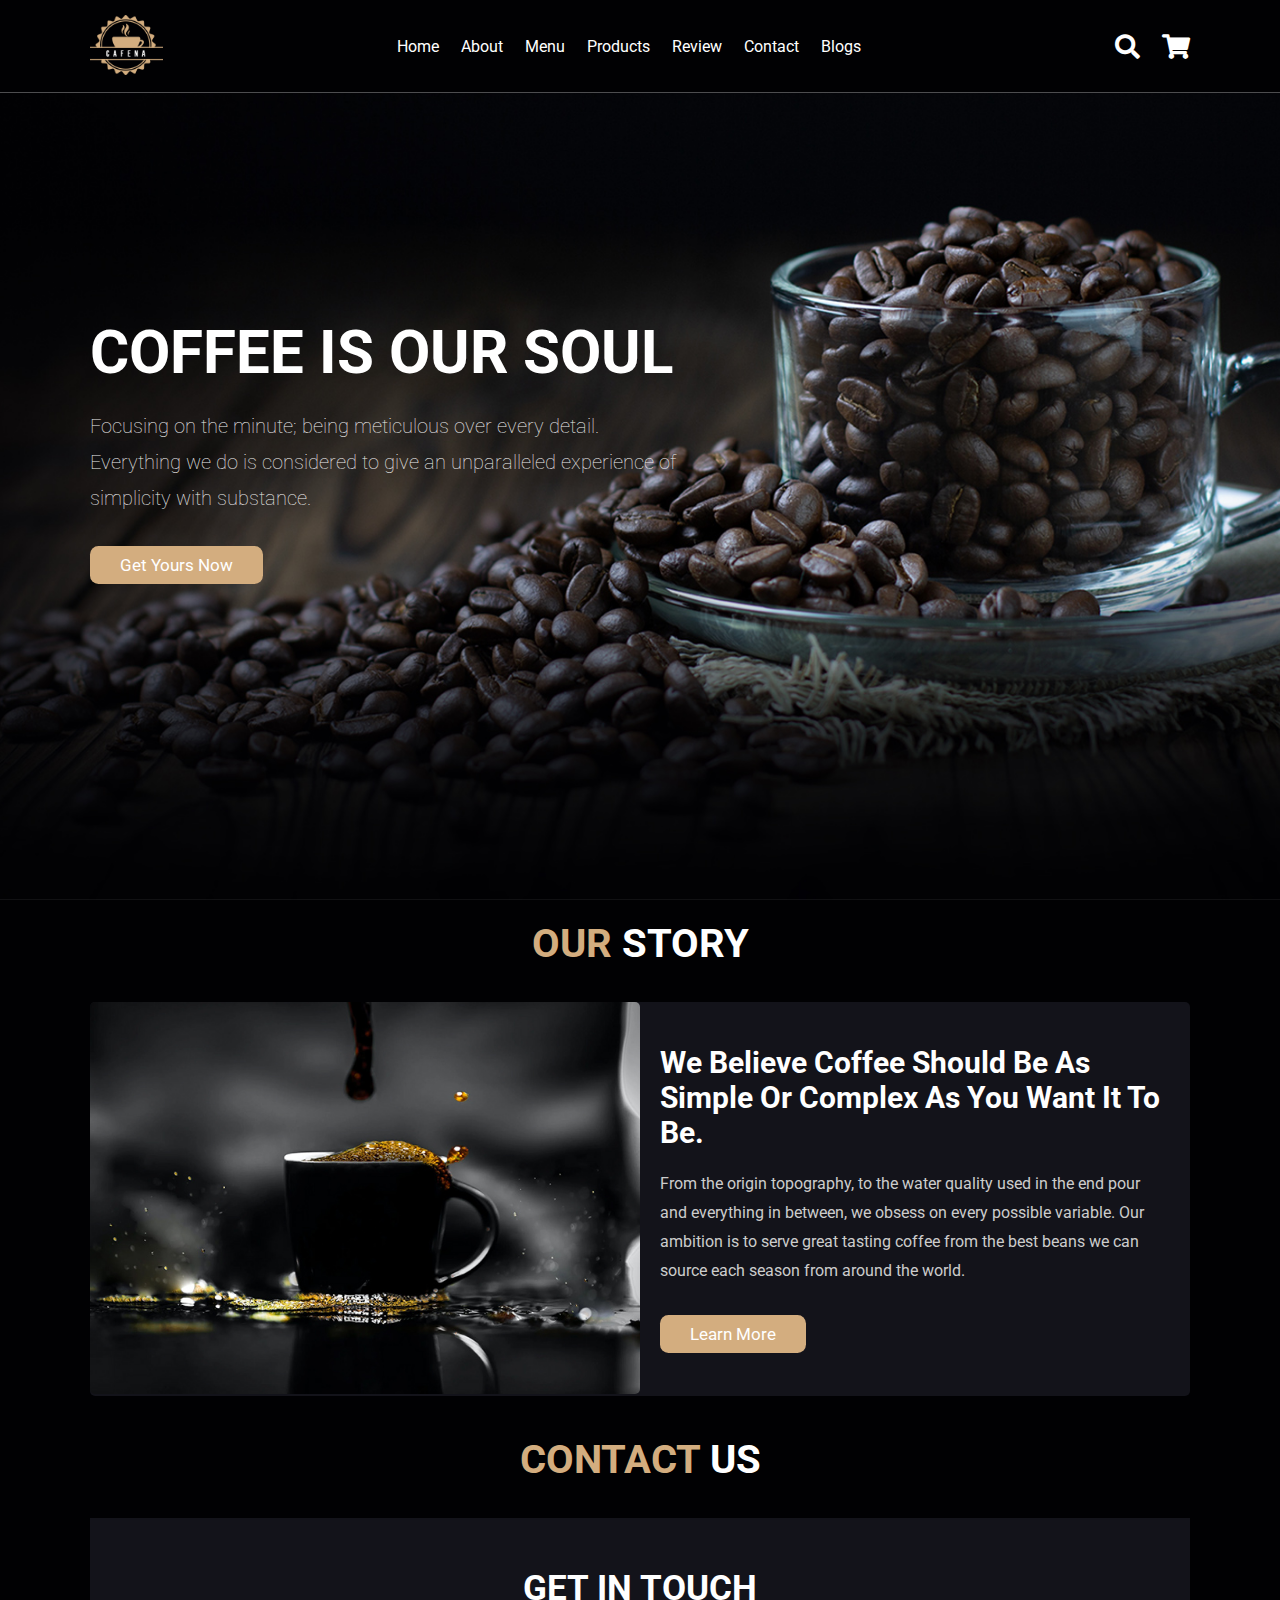
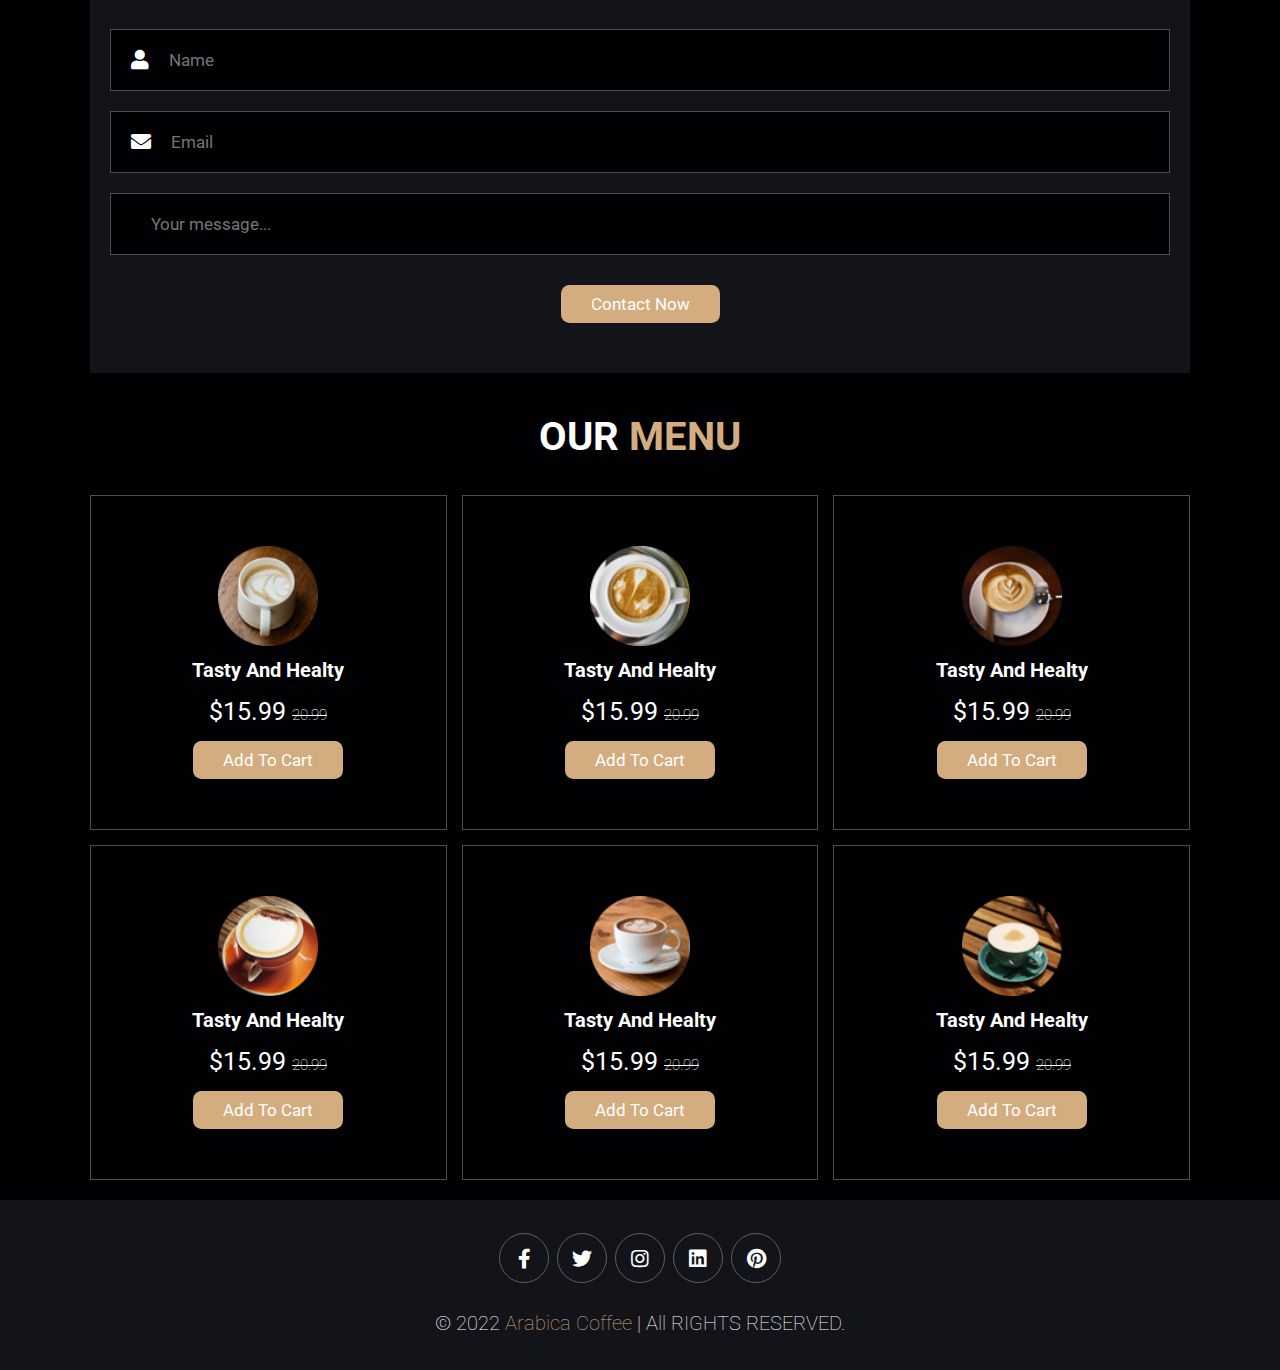
==== index.html @ 837a4d76 "Add menu with 6 drinks" ====
<!DOCTYPE html>
<html lang="en">
<head>
    <meta charset="UTF-8">
    <meta http-equiv="X-UA-Compatible" content="IE=edge">
    <meta name="viewport" content="width=device-width, initial-scale=1.0">
    <title>ArabicaCoffee</title>

    <!-- font awesome cdn link  -->
    <link rel="stylesheet" href="https://cdnjs.cloudflare.com/ajax/libs/font-awesome/5.15.4/css/all.min.css">

    <!-- custom css file link  -->
    <link rel="stylesheet" href="css/Style.css">

</head>
<body>
    
<!-- header section starts  -->

<header class="header">

    <a href="#" class="logo">
        <img src="images/logo.png" alt="">
    </a>

    <nav class="navbar">
        <a href="#home">home</a>
        <a href="#about">about</a>
        <a href="#menu">menu</a>
        <a href="#products">products</a>
        <a href="#review">review</a>
        <a href="#contact">contact</a>
        <a href="#blogs">blogs</a>
    </nav>

    <div class="icons">
        <div class="fas fa-search" id="search-btn"></div>
        <div class="fas fa-shopping-cart" id="cart-btn"></div>
        <div class="fas fa-bars" id="menu-btn"></div>
    </div>

    <div class="search-form">
        <input type="search" id="search-box" placeholder="search here...">
        <label for="search-box" class="fas fa-search"></label>
    </div>
    <!-- todo cart/cat cart item -->
    <div class="cart-items-container">
        <div class="cart-item">
            <span class="fas fa-times"></span>
            <img src="images/cart-item-1.png" alt="">
            <div class="content">
                <h3>cart item 01</h3>
                <div class="price">$15.99/-</div>
            </div>
        </div>
        <div class="cart-item">
            <span class="fas fa-times"></span>
            <img src="images/cart-item-2.png" alt="">
            <div class="content">
                <h3>cart item 02</h3>
                <div class="price">$15.99/-</div>
            </div>
        </div>
        <div class="cart-item">
            <span class="fas fa-times"></span>
            <img src="images/cart-item-3.png" alt="">
            <div class="content">
                <h3>cart item 03</h3>
                <div class="price">$15.99/-</div>
            </div>
        </div>
        <div class="cart-item">
            <span class="fas fa-times"></span>
            <img src="images/cart-item-4.png" alt="">
            <div class="content">
                <h3>cart item 04</h3>
                <div class="price">$15.99/-</div>
            </div>
        </div>
        <a href="#" class="btn">checkout now</a>
    </div>

    </header>
    <!-- header section ends -->

    <!-- home section starts  -->

    <section class="home" id="home">

        <div class="content">
            <h3>Coffee is our soul</h3>
            <p>Focusing on the minute; being meticulous over every detail. Everything we do is considered to give an unparalleled experience of simplicity with substance.</p>
            <a href="#" class="btn">get yours now</a>
        </div>

    </section>

    <!-- home section ends -->

    <!-- about section starts  -->

    <section class="about" id="about">

        <h1 class="heading"> <span>our</span> story </h1>

        <div class="row">

            <div class="image">
                <img src="images/about-img.jpeg" alt="">
            </div>

            <div class="content">
                <h3>We believe coffee should be as simple or complex as you want it to be.</h3>
                <p>From the origin topography, to the water quality used in the end pour and everything in between, we obsess on every possible variable.
                     Our ambition is to serve great tasting coffee from the best beans we can source each season from around the world.</p>
                <a href="html/about.html" class="btn">learn more</a>
            </div>

        </div>

    </section>

    <!-- about section ends -->
    <!-- contact section starts  -->

    <section class="contact" id="contact">

        <h1 class="heading"> <span>contact</span> us </h1>

        <div class="row">
           <form action="">
                <h3>Get in touch</h3>
                <div class="inputBox">
                    <span class="fas fa-user"></span>
                    <input type="text" placeholder="Name">
                </div>
                <div class="inputBox">
                    <span class="fas fa-envelope"></span>
                    <input type="email" placeholder="Email">
                </div>
                <div class="inputBox">
                    <span class="fas fa-message"></span>
                    <input type="text" placeholder="Your message...">
                </div>
                <input type="submit" value="contact now" class="btn">
            </form>

        </div>

    </section>

    <!-- contact section ends -->



<!-- menu section starts  -->

<section class="menu" id="menu">

    <h1 class="heading"> our <span>menu</span> </h1>

    <div class="box-container">

        <div class="box">
            <img src="images/menu-1.png" alt="">
            <h3>tasty and healty</h3>
            <div class="price">$15.99 <span>20.99</span></div>
            <a href="#" class="btn">add to cart</a>
        </div>

        <div class="box">
            <img src="images/menu-2.png" alt="">
            <h3>tasty and healty</h3>
            <div class="price">$15.99 <span>20.99</span></div>
            <a href="#" class="btn">add to cart</a>
        </div>

        <div class="box">
            <img src="images/menu-3.png" alt="">
            <h3>tasty and healty</h3>
            <div class="price">$15.99 <span>20.99</span></div>
            <a href="#" class="btn">add to cart</a>
        </div>

        <div class="box">
            <img src="images/menu-4.png" alt="">
            <h3>tasty and healty</h3>
            <div class="price">$15.99 <span>20.99</span></div>
            <a href="#" class="btn">add to cart</a>
        </div>

        <div class="box">
            <img src="images/menu-5.png" alt="">
            <h3>tasty and healty</h3>
            <div class="price">$15.99 <span>20.99</span></div>
            <a href="#" class="btn">add to cart</a>
        </div>

        <div class="box">
            <img src="images/menu-6.png" alt="">
            <h3>tasty and healty</h3>
            <div class="price">$15.99 <span>20.99</span></div>
            <a href="#" class="btn">add to cart</a>
        </div>

    </div>

</section>

<!-- menu section ends -->


<!-- footer section starts  -->

<section class="footer">

    <div class="share">
        <a href="#" class="fab fa-facebook-f"></a>
        <a href="#" class="fab fa-twitter"></a>
        <a href="#" class="fab fa-instagram"></a>
        <a href="#" class="fab fa-linkedin"></a>
        <a href="#" class="fab fa-pinterest"></a>
    </div>


    <div class="credit">© 2022 <span>Arabica Coffee</span> | All RIGHTS RESERVED.</div>

</section>

    <script src="js/script.js"></script>
    </body>
</html>
---- css/Style.css ----
@import url('https://fonts.googleapis.com/css2?family=Roboto:wght@100;300;400;500;700&display=swap');

:root{
    --main-color:#d3ad7f;
    --black:#13131a;
    --bg:#010103;
    --border:.1rem solid rgba(255,255,255,.3);
}

*{
    font-family: 'Roboto', sans-serif;
    margin:0; padding:0;
    box-sizing: border-box;
    outline: none; border:none;
    text-decoration: none;
    text-transform: capitalize;
    transition:  all 0.5s ease-out;
}

html{
    font-size: 62.5%;
    overflow-x: hidden;
    scroll-padding-top: 9rem;
    scroll-behavior: smooth;
}

html::-webkit-scrollbar{
    width: .8rem;
}

html::-webkit-scrollbar-track{
    background: transparent;
}

html::-webkit-scrollbar-thumb{
    background: #fff;
    border-radius: 5rem;
}

body{
    background: var(--bg);
}

section{
    padding:2rem 7%;
}

.heading{
    text-align: center;
    color:#fff;
    text-transform: uppercase;
    padding-bottom: 3.5rem;
    font-size: 4rem;
}

.heading span{
    color:var(--main-color);
    text-transform: uppercase;
}

.btn{
    margin-top: 1rem;
    display: inline-block;
    padding:.9rem 3rem;
    font-size: 1.7rem;
    color:#fff;
    background: var(--main-color);
    cursor: pointer;
    border-radius: .5em;
}

.btn:hover{
    letter-spacing: .1rem;
}

.header{
    background: var(--bg);
    display: flex;
    align-items: center;
    justify-content: space-between;
    padding:1.5rem 7%;
    border-bottom: var(--border);
    position: fixed;
    top:0; left: 0; right: 0;
    z-index: 1000;
}

.header .logo img{
    height: 6rem;
}

.header .navbar a{
    margin:0 1rem;
    font-size: 1.6rem;
    color:#fff;
}

.header .navbar a:hover{
    color:var(--main-color);
    border-bottom: .1rem solid var(--main-color);
    padding-bottom: .5rem;
}

.header .icons div{
    color:#fff;
    cursor: pointer;
    font-size: 2.5rem;
    margin-left: 2rem;
}

.header .icons div:hover{
    color:var(--main-color);
}

#menu-btn{
    display: none;
}

.header .search-form{
    position: absolute;
    top:115%; right: 7%;
    background: #fff;
    width: 50rem;
    height: 5rem;
    display: flex;
    align-items: center;
    transform: scaleY(0);
    transform-origin: top;
}

.header .search-form.active{
    transform: scaleY(1);
}

.header .search-form input{
    height: 100%;
    width: 100%;
    font-size: 1.6rem;
    color:var(--black);
    padding:1rem;
    text-transform: none;
}

.header .search-form label{
    cursor: pointer;
    font-size: 2.2rem;
    margin-right: 1.5rem;
    color:var(--black);
}

.header .search-form label:hover{
    color:var(--main-color);
}
.header .cart-items-container{
    position: absolute;
    top:100%; right: -100%;
    height: calc(100vh - 9.5rem);
    width: 35rem;
    background: #fff;
    padding:0 1.5rem;
}
.header .cart-items-container .cart-item{
    position: relative;
    margin:2rem 0;
    display: flex;
    align-items: center;
    gap:1.5rem;
}

.header .cart-items-container .cart-item .fa-times{
    position: absolute;
    top:1rem; right: 1rem;
    font-size: 2rem;
    cursor: pointer;
    color: var(--black);
}

.header .cart-items-container .cart-item .fa-times:hover{
    color:var(--main-color);
}

.header .cart-items-container .cart-item img{
    height: 7rem;
}

.header .cart-items-container .cart-item .content h3{
    font-size: 2rem;
    color:var(--black);
    padding-bottom: .5rem;
}

.header .cart-items-container .cart-item .content .price{
    font-size: 1.5rem;
    color:var(--main-color);
}

.header .cart-items-container .btn{
    width: 100%;
    text-align: center;
}

.header .cart-items-container.active{
    right: 0;
}

.home{
    min-height: 100vh;
    display: flex;
    align-items: center;
    background:url(../images/home-img.jpeg) no-repeat;
    background-size: cover;
    background-position: center;
}

.home .content{
    max-width: 59rem;
}

.home .content h3{
    font-size: 6rem;
    text-transform: uppercase;
    color:#fff;
}

.home .content p{
    font-size: 2rem;
    font-weight: lighter;
    line-height: 1.8;
    padding:2rem 0;
    color:#eee;
    text-transform:none;
}
.about .row{
    display: flex;
    align-items: center;
    background:var(--black);
    flex-wrap: wrap;
    border-radius: .5em;
}

.about .row .image{
    flex:1 1 45rem;
    
}

.about .row .image img{
    width: 100%;
    border-radius: .5em;
}
.about .row .content{
    flex:1 1 45rem;
    padding:2rem;
}

.about .row .content h3{
    font-size: 3rem;
    color:#fff;
}

.about .row .content p{
    font-size: 1.6rem;
    color:#ccc;
    padding:2rem 0;
    line-height: 1.8;
    text-transform:none;
}

.contact .row{
    display: flex;
    background:var(--black);
    flex-wrap: wrap;
    gap:1rem;
}

.contact .row .map{
    flex:1 1 45rem;
    width: 100%;
    object-fit: cover;
}

.contact .row form{
    flex:1 1 45rem;
    padding:5rem 2rem;
    text-align: center;
}

.contact .row form h3{
    text-transform: uppercase;
    font-size: 3.5rem;
    color:#fff;
}

.contact .row form .inputBox{
    display: flex;
    align-items: center;
    margin-top: 2rem;
    margin-bottom: 2rem;
    background:var(--bg);
    border:var(--border);
}

.contact .row form .inputBox span{
    color:#fff;
    font-size: 2rem;
    padding-left: 2rem;
}

.contact .row form .inputBox input{
    width: 100%;
    padding:2rem;
    font-size: 1.7rem;
    color:#fff;
    text-transform: none;
    background:none;
}


.menu .box-container{
    display: grid;
    grid-template-columns: repeat(auto-fit, minmax(30rem, 1fr));
    gap:1.5rem;
}

.menu .box-container .box{
    padding:5rem;
    text-align: center;
    border:var(--border);
}

.menu .box-container .box img{
    height: 10rem;
}

.menu .box-container .box h3{
    color: #fff;
    font-size: 2rem;
    padding:1rem 0;
}

.menu .box-container .box .price{
    color: #fff;
    font-size: 2.5rem;
    padding:.5rem 0;
}

.menu .box-container .box .price span{
    font-size: 1.5rem;
    text-decoration: line-through;
    font-weight: lighter;
}

.menu .box-container .box:hover{
    background:#fff;
}

.menu .box-container .box:hover > *{
    color:var(--black);
}




.footer{
    background:var(--black);
    text-align: center;
}

.footer .share{
    padding:1rem 0;
}

.footer .share a{
    height: 5rem;
    width: 5rem;
    line-height: 5rem;
    font-size: 2rem;
    color:#fff;
    border:var(--border);
    margin:.3rem;
    border-radius: 50%;
}

.footer .share a:hover{
    background-color: var(--main-color);
}



.footer .credit{
    font-size: 2rem;
    color:#fff;
    font-weight: lighter;
    padding:1.5rem;
}

.footer .credit span{
    color:var(--main-color);
}








/* media queries  */
@media (max-width:991px){

    html{
        font-size: 55%;
    }

    .header{
        padding:1.5rem 2rem;
    }

    section{
        padding:2rem;
    }

}

@media (max-width:768px){

    #menu-btn{
        display: inline-block;
    }

    .header .navbar{
        position: absolute;
        top:100%; right: -100%;
        background: #fff;
        width: 30rem;
        height: calc(100vh - 9.5rem);
    }

    .header .navbar.active{
        right:0;
    }

    .header .navbar a{
        color:var(--black);
        display: block;
        margin:1.5rem;
        padding:.5rem;
        font-size: 2rem;
    }

    .header .search-form{
        width: 90%;
        right: 2rem;
    }

    .home{
        background-position: left;
        justify-content: center;
        text-align: center;
    }

    .home .content h3{
        font-size: 4.5rem;
    }

    .home .content p{
        font-size: 1.5rem;
    }

}

@media (max-width:450px){

    html{
        font-size: 50%;
    }

}
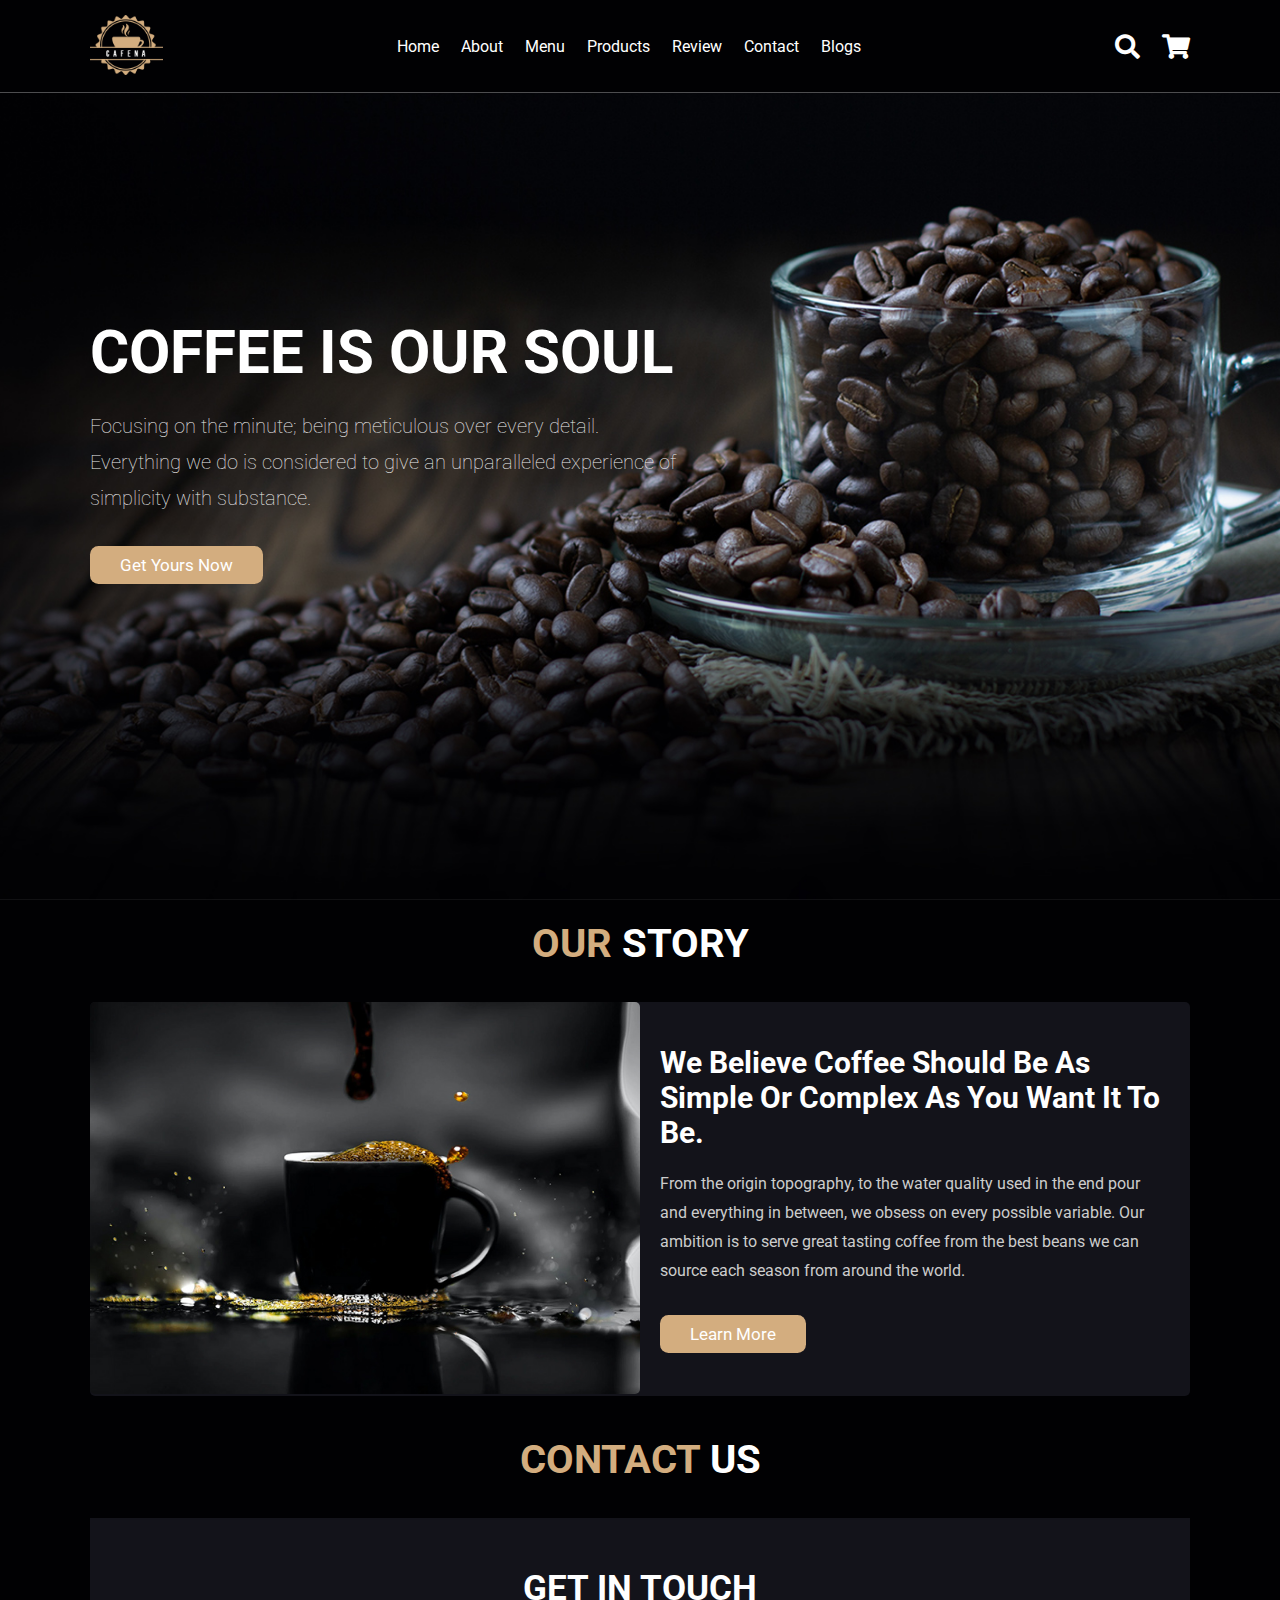
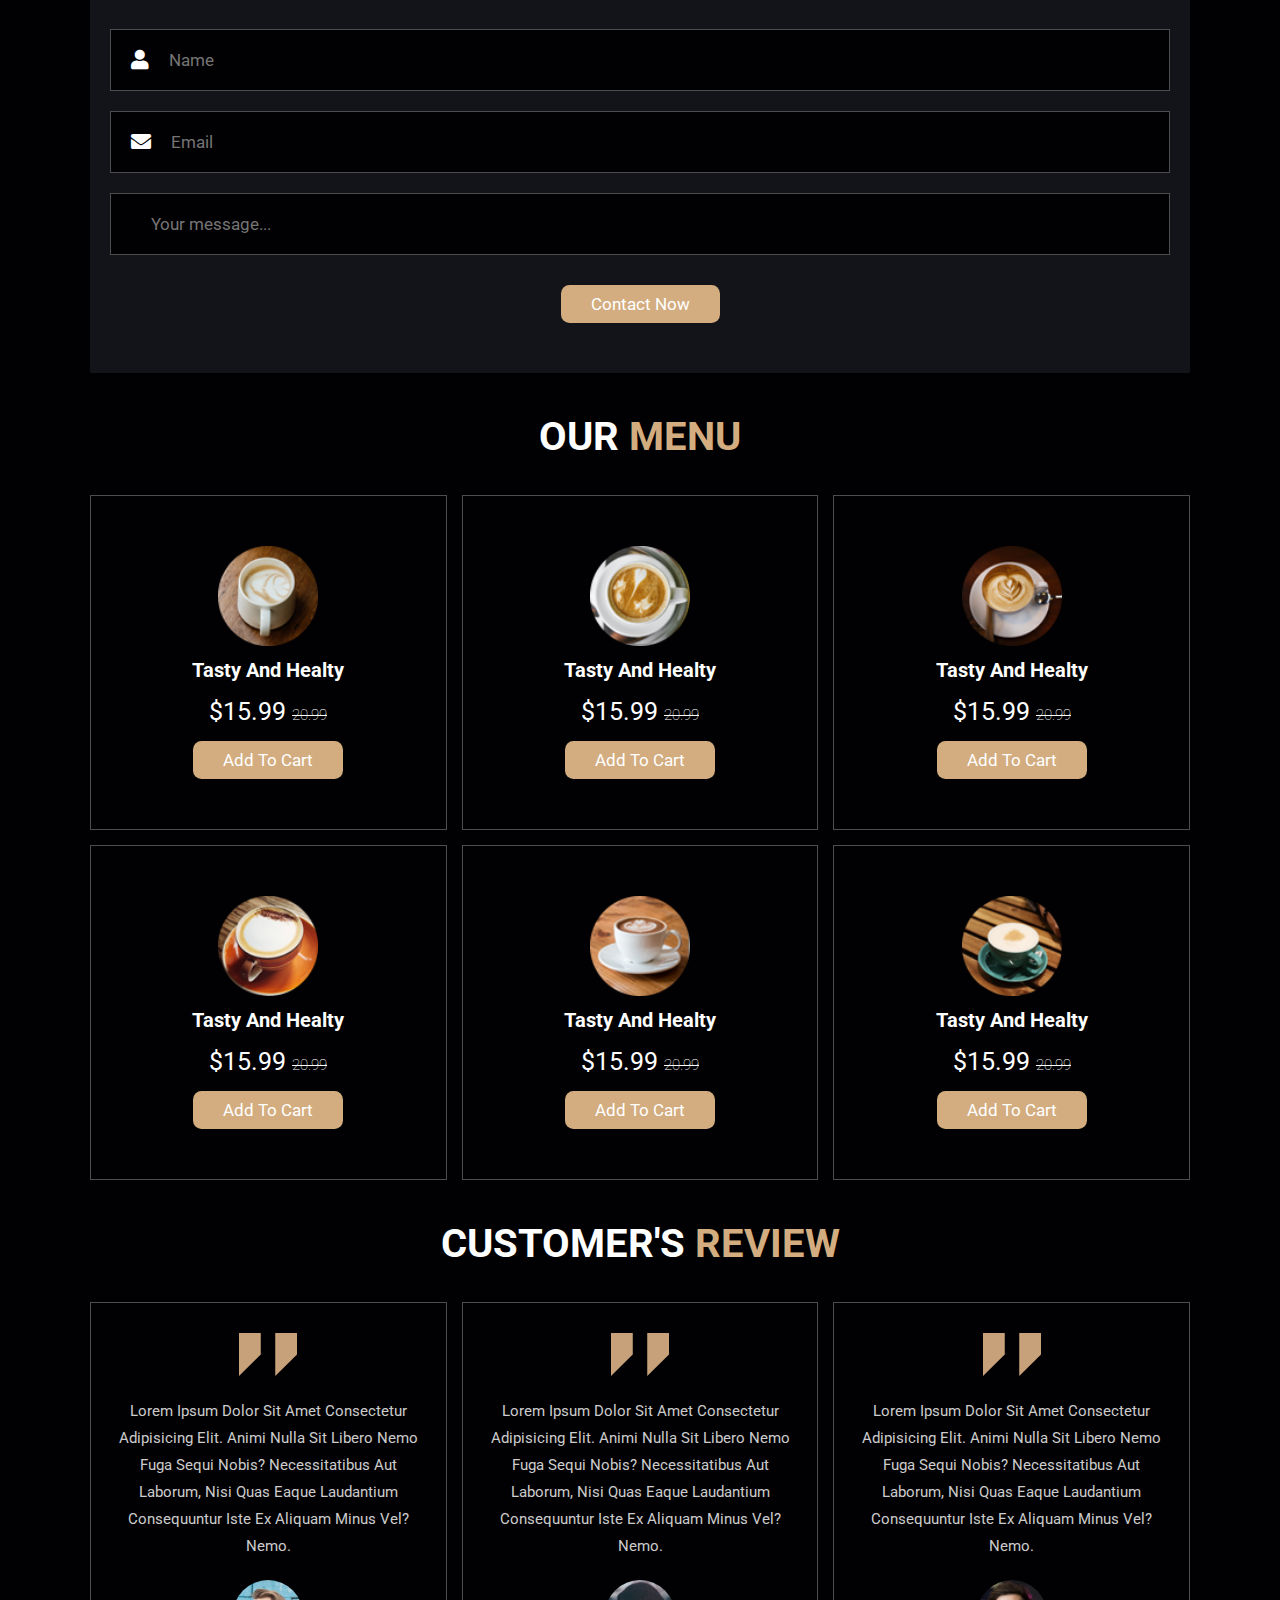
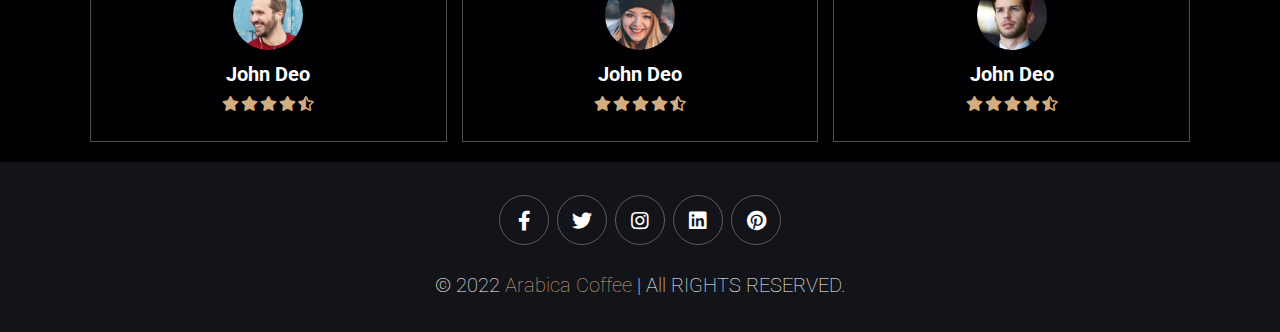
==== commit 229f758b: "Add customer review section" ====
--- a/index.html
+++ b/index.html
@@ -210,6 +210,67 @@
 <!-- menu section ends -->
 
 
+<!-- review section starts  -->
+
+<section class="review" id="review">
+
+    <h1 class="heading"> customer's <span>review</span> </h1>
+
+    <div class="box-container">
+
+        <div class="box">
+            <img src="images/quote-img.png" alt="" class="quote">
+            <p>Lorem ipsum dolor sit amet consectetur adipisicing elit. Animi nulla sit libero nemo fuga sequi nobis? Necessitatibus aut laborum, nisi quas eaque laudantium consequuntur iste ex aliquam minus vel? Nemo.</p>
+            <img src="images/pic-1.png" class="user" alt="">
+            <h3>john deo</h3>
+            <div class="stars">
+                <i class="fas fa-star"></i>
+                <i class="fas fa-star"></i>
+                <i class="fas fa-star"></i>
+                <i class="fas fa-star"></i>
+                <i class="fas fa-star-half-alt"></i>
+            </div>
+        </div>
+
+        <div class="box">
+            <img src="images/quote-img.png" alt="" class="quote">
+            <p>Lorem ipsum dolor sit amet consectetur adipisicing elit. Animi nulla sit libero nemo fuga sequi nobis? Necessitatibus aut laborum, nisi quas eaque laudantium consequuntur iste ex aliquam minus vel? Nemo.</p>
+            <img src="images/pic-2.png" class="user" alt="">
+            <h3>john deo</h3>
+            <div class="stars">
+                <i class="fas fa-star"></i>
+                <i class="fas fa-star"></i>
+                <i class="fas fa-star"></i>
+                <i class="fas fa-star"></i>
+                <i class="fas fa-star-half-alt"></i>
+            </div>
+        </div>
+
+        <div class="box">
+            <img src="images/quote-img.png" alt="" class="quote">
+            <p>Lorem ipsum dolor sit amet consectetur adipisicing elit.
+                Animi nulla sit libero nemo fuga sequi nobis? Necessitatibus aut
+                laborum, nisi quas eaque laudantium consequuntur iste ex aliquam minus vel? Nemo.</p>
+            <img src="images/pic-3.png" class="user" alt="">
+            <h3>john deo</h3>
+            <div class="stars">
+                <i class="fas fa-star"></i>
+                <i class="fas fa-star"></i>
+                <i class="fas fa-star"></i>
+                <i class="fas fa-star"></i>
+                <i class="fas fa-star-half-alt"></i>
+            </div>
+        </div>
+
+    </div>
+
+</section>
+
+<!-- review section ends -->
+
+
+
+
 <!-- footer section starts  -->
 
 <section class="footer">
--- a/css/Style.css
+++ b/css/Style.css
@@ -359,6 +359,45 @@
 
 
 
+.review .box-container{
+    display: grid;
+    grid-template-columns: repeat(auto-fit, minmax(30rem, 1fr));
+    gap:1.5rem;
+}
+
+.review .box-container .box{
+    border:var(--border);
+    text-align: center;
+    padding:3rem 2rem;
+}
+
+.review .box-container .box p{
+    font-size: 1.5rem;
+    line-height: 1.8;
+    color:#ccc;
+    padding:2rem 0;
+}
+
+.review .box-container .box .user{
+    height: 7rem;
+    width: 7rem;
+    border-radius: 50%;
+    object-fit: cover;
+}
+
+.review .box-container .box h3{
+    padding:1rem 0;
+    font-size: 2rem;
+    color:#fff;
+}
+
+.review .box-container .box .stars i{
+    font-size: 1.5rem;
+    color:var(--main-color);
+}
+
+
+
 
 .footer{
     background:var(--black);
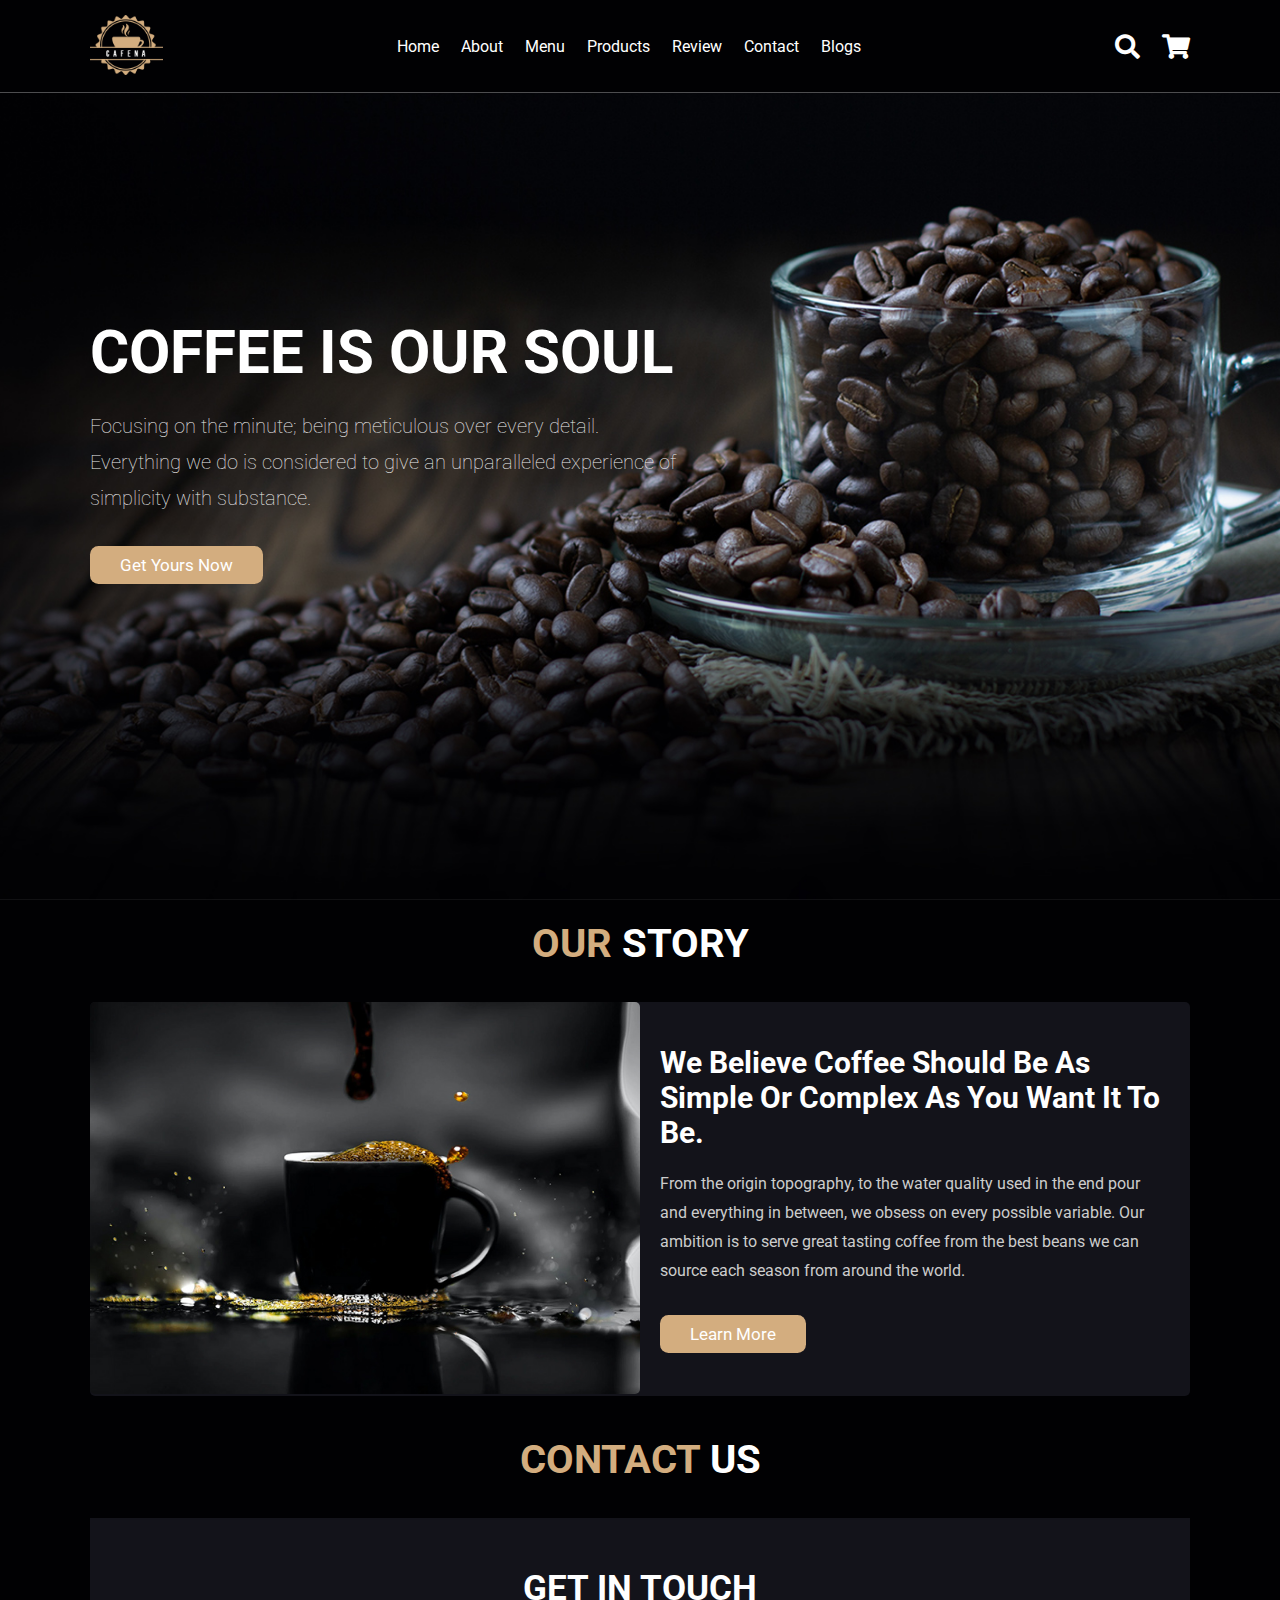
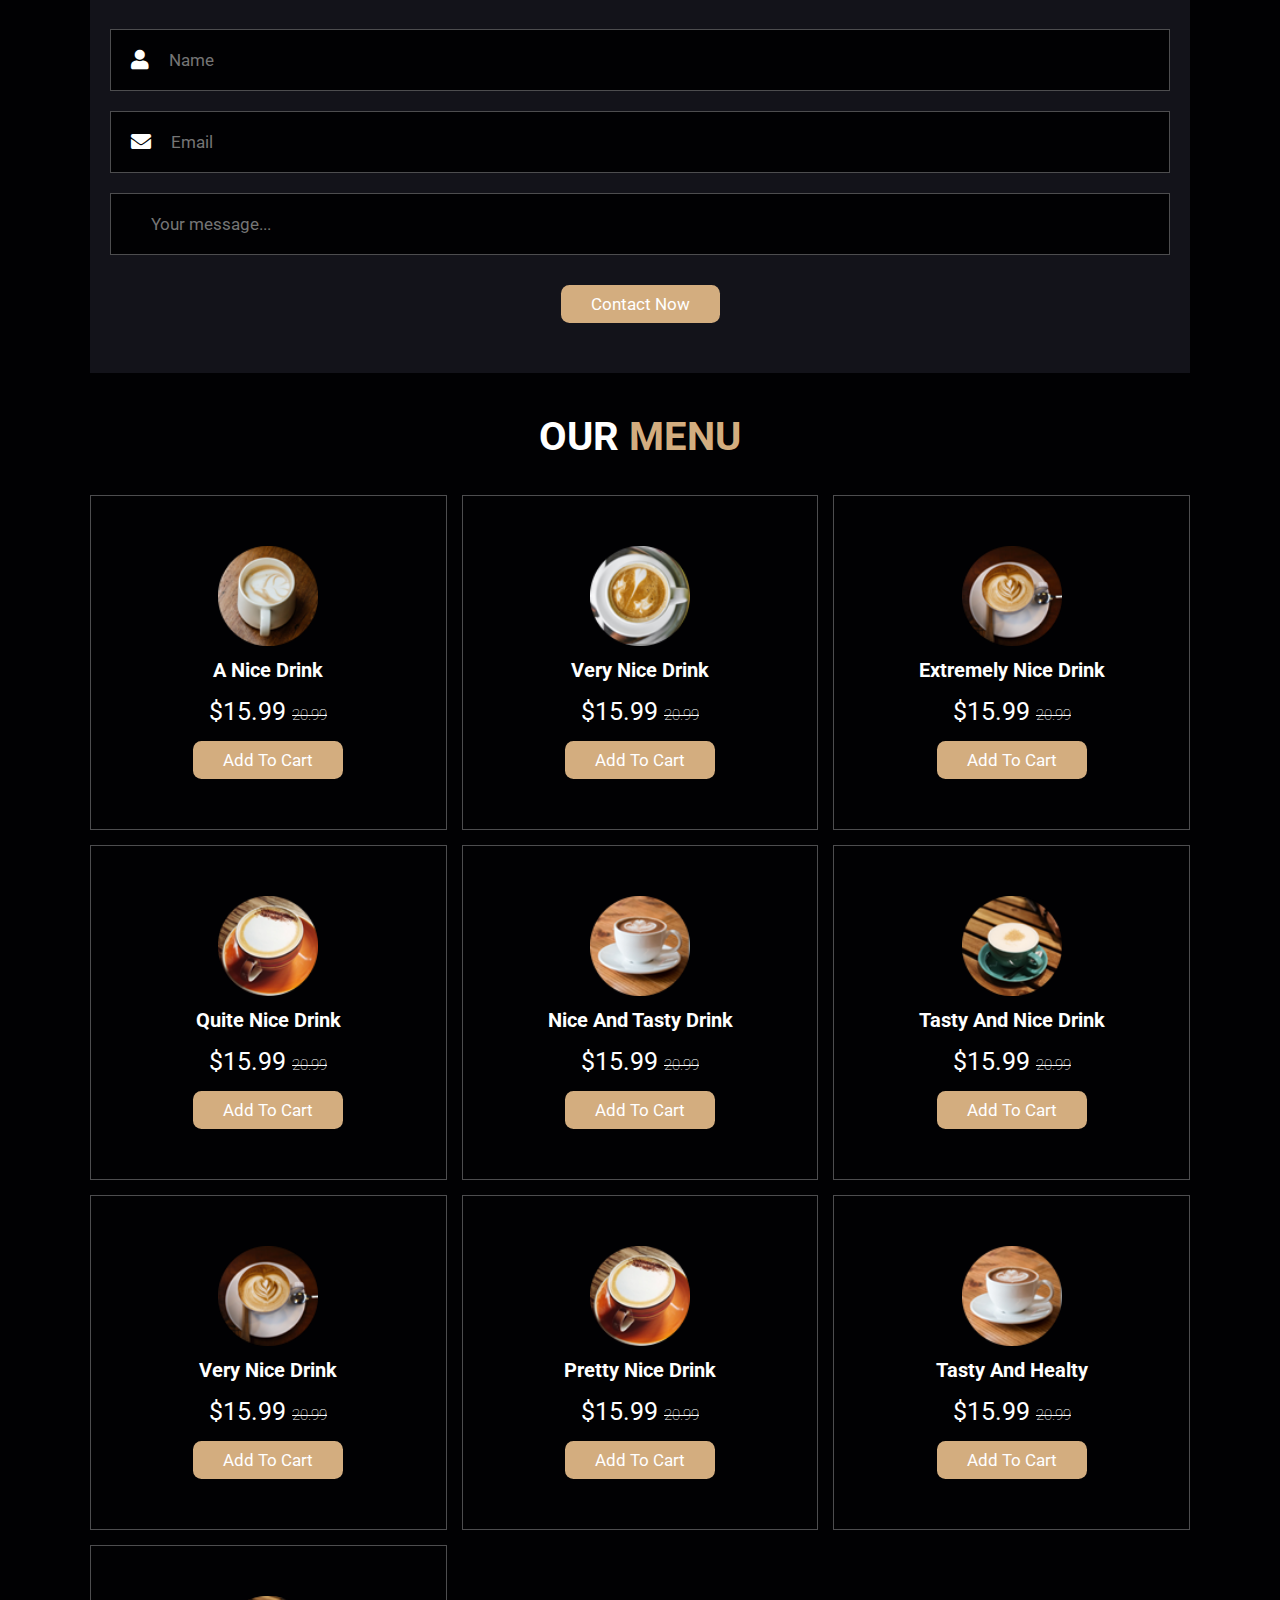
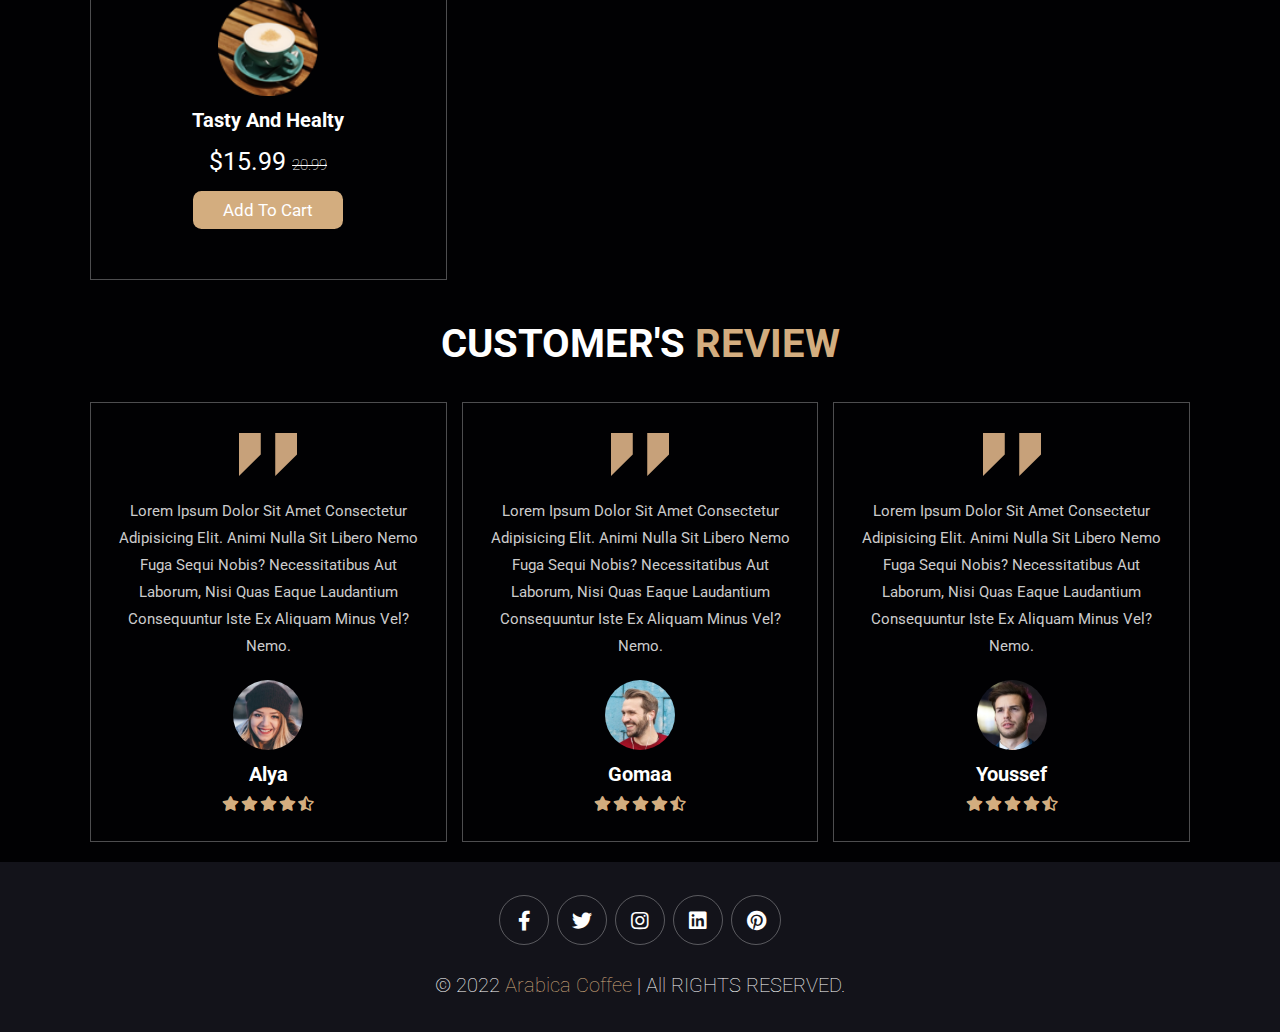
==== commit c8ce0c9c: "Change customer names and add more drinks" ====
--- a/index.html
+++ b/index.html
@@ -163,28 +163,55 @@
 
         <div class="box">
             <img src="images/menu-1.png" alt="">
-            <h3>tasty and healty</h3>
+            <h3>A Nice Drink</h3>
             <div class="price">$15.99 <span>20.99</span></div>
             <a href="#" class="btn">add to cart</a>
         </div>
 
         <div class="box">
             <img src="images/menu-2.png" alt="">
-            <h3>tasty and healty</h3>
+            <h3>Very Nice Drink</h3>
             <div class="price">$15.99 <span>20.99</span></div>
             <a href="#" class="btn">add to cart</a>
         </div>
 
         <div class="box">
             <img src="images/menu-3.png" alt="">
-            <h3>tasty and healty</h3>
+            <h3>Extremely Nice Drink</h3>
             <div class="price">$15.99 <span>20.99</span></div>
             <a href="#" class="btn">add to cart</a>
         </div>
 
         <div class="box">
             <img src="images/menu-4.png" alt="">
-            <h3>tasty and healty</h3>
+            <h3>Quite Nice Drink</h3>
+            <div class="price">$15.99 <span>20.99</span></div>
+            <a href="#" class="btn">add to cart</a>
+        </div>
+
+        <div class="box">
+            <img src="images/menu-5.png" alt="">
+            <h3>Nice and Tasty Drink</h3>
+            <div class="price">$15.99 <span>20.99</span></div>
+            <a href="#" class="btn">add to cart</a>
+        </div>
+
+        <div class="box">
+            <img src="images/menu-6.png" alt="">
+            <h3>Tasty and Nice Drink</h3>
+            <div class="price">$15.99 <span>20.99</span></div>
+            <a href="#" class="btn">add to cart</a>
+        </div>
+        <div class="box">
+            <img src="images/menu-3.png" alt="">
+            <h3>Very Nice Drink</h3>
+            <div class="price">$15.99 <span>20.99</span></div>
+            <a href="#" class="btn">add to cart</a>
+        </div>
+
+        <div class="box">
+            <img src="images/menu-4.png" alt="">
+            <h3>Pretty Nice Drink</h3>
             <div class="price">$15.99 <span>20.99</span></div>
             <a href="#" class="btn">add to cart</a>
         </div>
@@ -217,12 +244,27 @@
     <h1 class="heading"> customer's <span>review</span> </h1>
 
     <div class="box-container">
+
+
+        <div class="box">
+            <img src="images/quote-img.png" alt="" class="quote">
+            <p>Lorem ipsum dolor sit amet consectetur adipisicing elit. Animi nulla sit libero nemo fuga sequi nobis? Necessitatibus aut laborum, nisi quas eaque laudantium consequuntur iste ex aliquam minus vel? Nemo.</p>
+            <img src="images/pic-2.png" class="user" alt="">
+            <h3>Alya</h3>
+            <div class="stars">
+                <i class="fas fa-star"></i>
+                <i class="fas fa-star"></i>
+                <i class="fas fa-star"></i>
+                <i class="fas fa-star"></i>
+                <i class="fas fa-star-half-alt"></i>
+            </div>
+        </div>
 
         <div class="box">
             <img src="images/quote-img.png" alt="" class="quote">
             <p>Lorem ipsum dolor sit amet consectetur adipisicing elit. Animi nulla sit libero nemo fuga sequi nobis? Necessitatibus aut laborum, nisi quas eaque laudantium consequuntur iste ex aliquam minus vel? Nemo.</p>
             <img src="images/pic-1.png" class="user" alt="">
-            <h3>john deo</h3>
+            <h3> Gomaa </h3>
             <div class="stars">
                 <i class="fas fa-star"></i>
                 <i class="fas fa-star"></i>
@@ -232,19 +274,7 @@
             </div>
         </div>
 
-        <div class="box">
-            <img src="images/quote-img.png" alt="" class="quote">
-            <p>Lorem ipsum dolor sit amet consectetur adipisicing elit. Animi nulla sit libero nemo fuga sequi nobis? Necessitatibus aut laborum, nisi quas eaque laudantium consequuntur iste ex aliquam minus vel? Nemo.</p>
-            <img src="images/pic-2.png" class="user" alt="">
-            <h3>john deo</h3>
-            <div class="stars">
-                <i class="fas fa-star"></i>
-                <i class="fas fa-star"></i>
-                <i class="fas fa-star"></i>
-                <i class="fas fa-star"></i>
-                <i class="fas fa-star-half-alt"></i>
-            </div>
-        </div>
+
 
         <div class="box">
             <img src="images/quote-img.png" alt="" class="quote">
@@ -252,7 +282,7 @@
                 Animi nulla sit libero nemo fuga sequi nobis? Necessitatibus aut
                 laborum, nisi quas eaque laudantium consequuntur iste ex aliquam minus vel? Nemo.</p>
             <img src="images/pic-3.png" class="user" alt="">
-            <h3>john deo</h3>
+            <h3>Youssef </h3>
             <div class="stars">
                 <i class="fas fa-star"></i>
                 <i class="fas fa-star"></i>
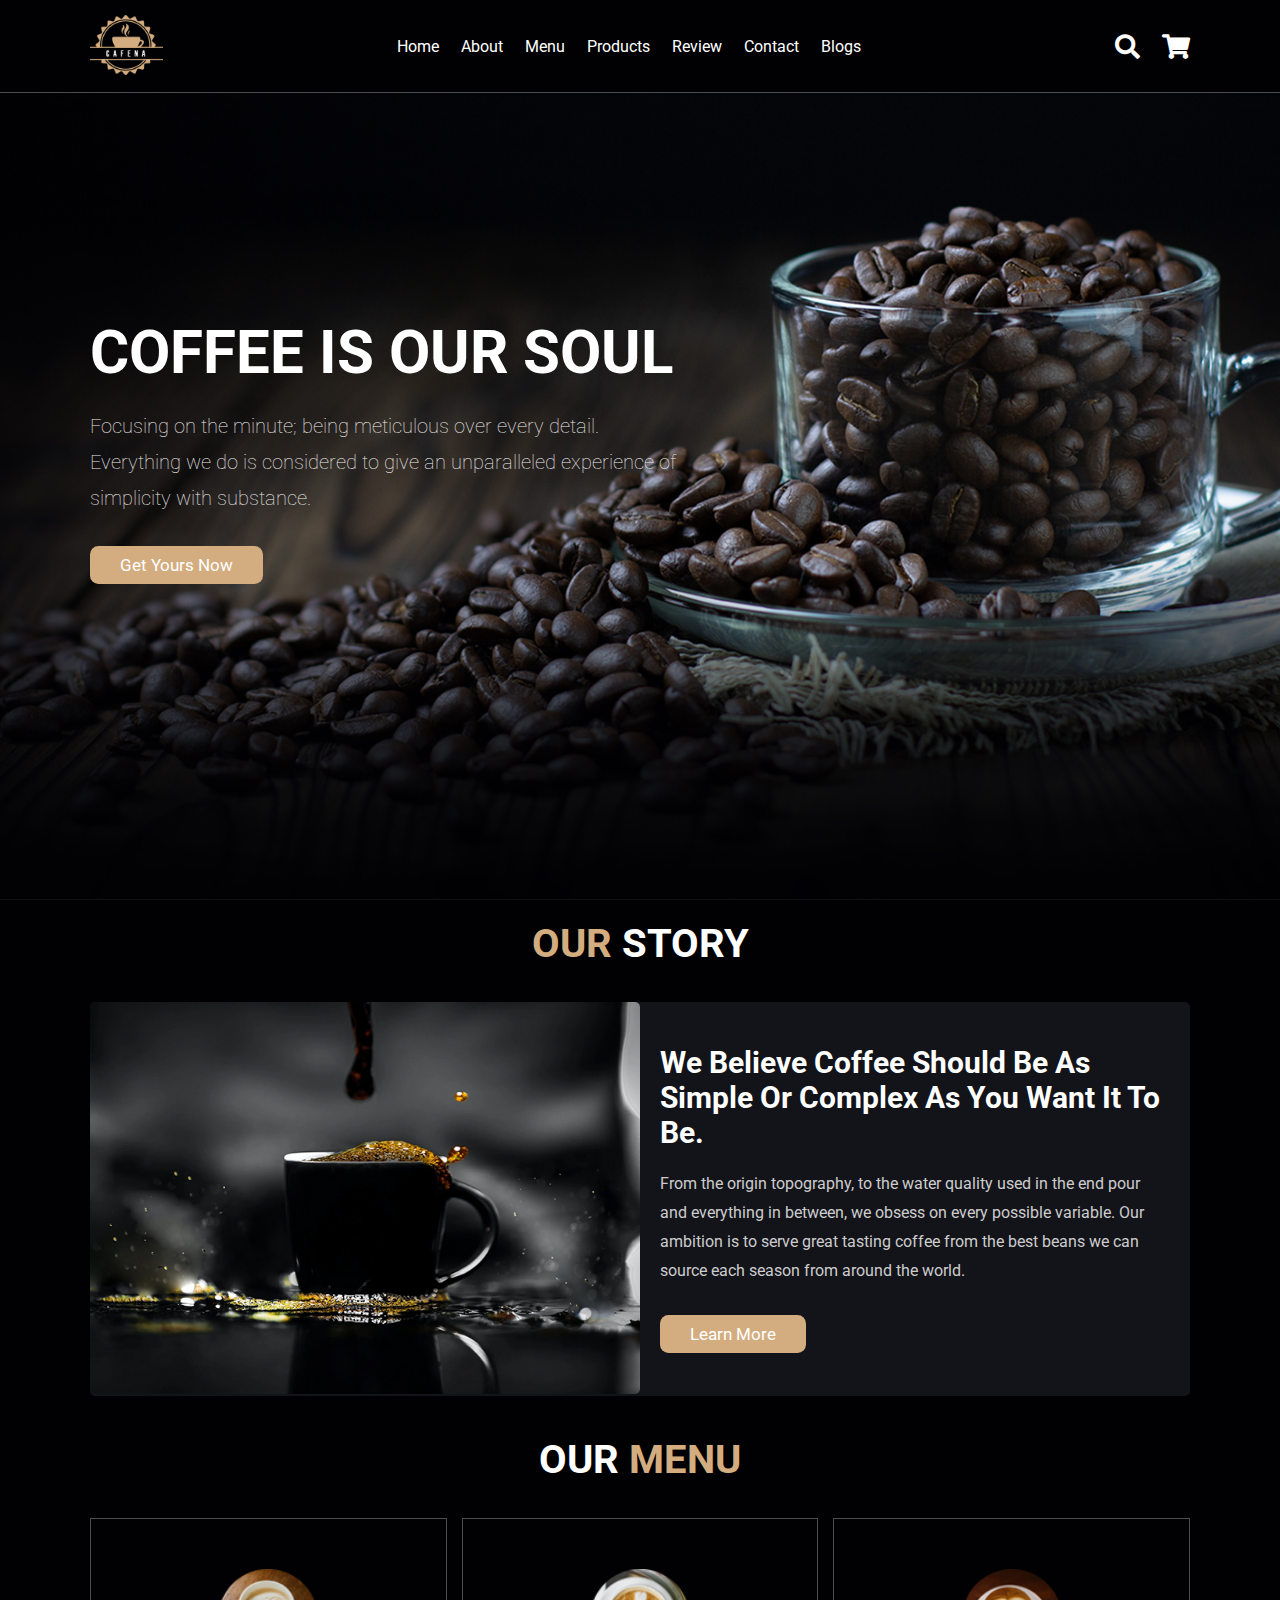
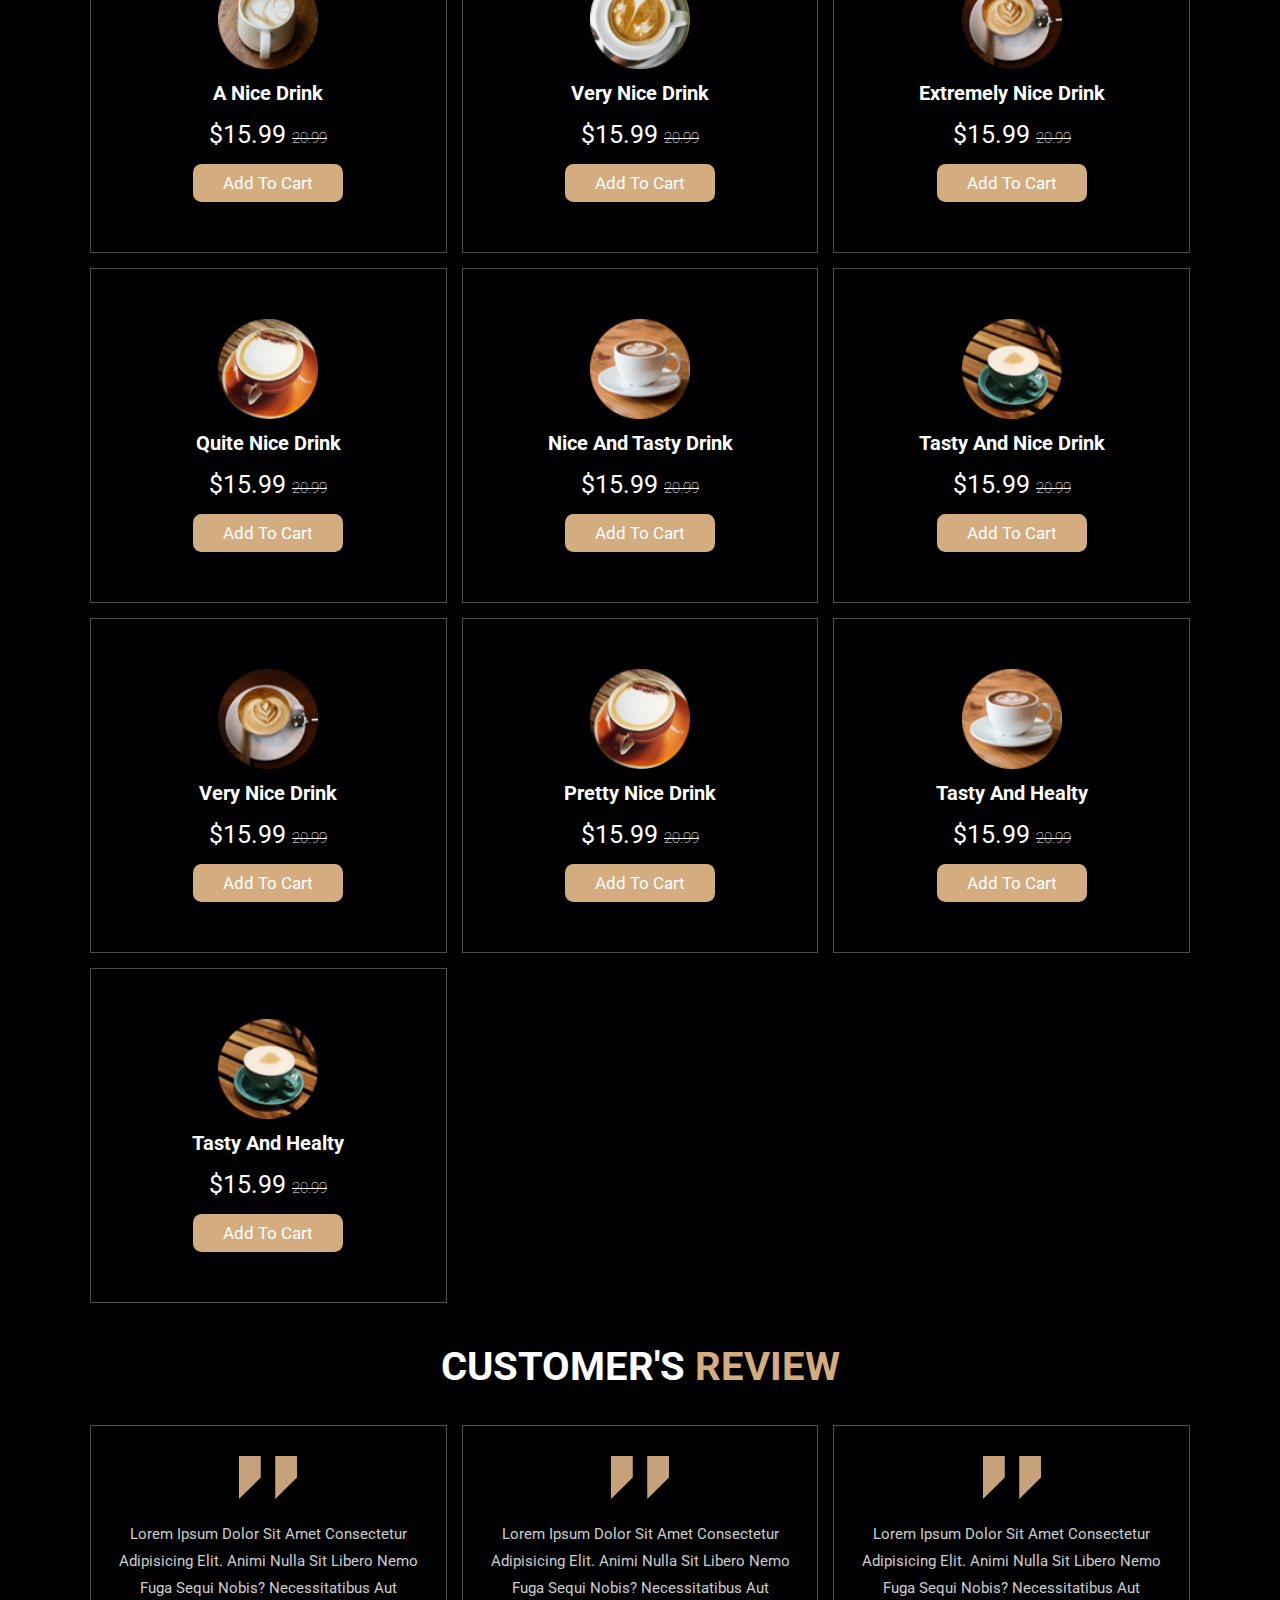
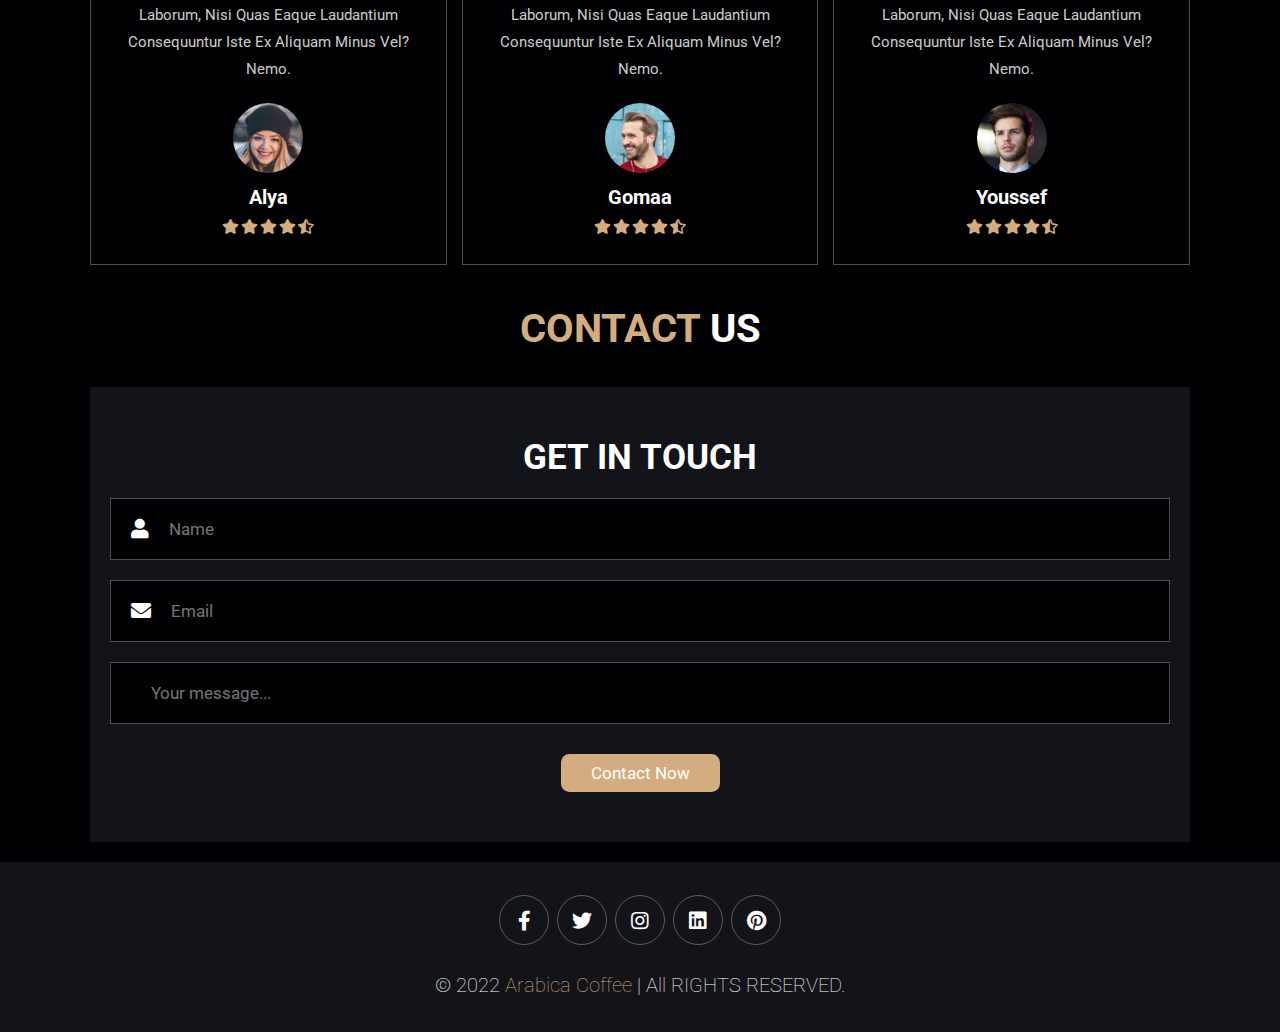
==== commit 9ddc72ed: "Update index.html" ====
--- a/index.html
+++ b/index.html
@@ -121,6 +121,153 @@
     </section>
 
     <!-- about section ends -->
+    
+    <!-- menu section starts  -->
+
+    <section class="menu" id="menu">
+
+        <h1 class="heading"> our <span>menu</span> </h1>
+
+        <div class="box-container">
+
+            <div class="box">
+                <img src="images/menu-1.png" alt="">
+                <h3>A Nice Drink</h3>
+                <div class="price">$15.99 <span>20.99</span></div>
+                <a href="#" class="btn">add to cart</a>
+            </div>
+
+            <div class="box">
+                <img src="images/menu-2.png" alt="">
+                <h3>Very Nice Drink</h3>
+                <div class="price">$15.99 <span>20.99</span></div>
+                <a href="#" class="btn">add to cart</a>
+            </div>
+
+            <div class="box">
+                <img src="images/menu-3.png" alt="">
+                <h3>Extremely Nice Drink</h3>
+                <div class="price">$15.99 <span>20.99</span></div>
+                <a href="#" class="btn">add to cart</a>
+            </div>
+
+            <div class="box">
+                <img src="images/menu-4.png" alt="">
+                <h3>Quite Nice Drink</h3>
+                <div class="price">$15.99 <span>20.99</span></div>
+                <a href="#" class="btn">add to cart</a>
+            </div>
+
+            <div class="box">
+                <img src="images/menu-5.png" alt="">
+                <h3>Nice and Tasty Drink</h3>
+                <div class="price">$15.99 <span>20.99</span></div>
+                <a href="#" class="btn">add to cart</a>
+            </div>
+
+            <div class="box">
+                <img src="images/menu-6.png" alt="">
+                <h3>Tasty and Nice Drink</h3>
+                <div class="price">$15.99 <span>20.99</span></div>
+                <a href="#" class="btn">add to cart</a>
+            </div>
+            <div class="box">
+                <img src="images/menu-3.png" alt="">
+                <h3>Very Nice Drink</h3>
+                <div class="price">$15.99 <span>20.99</span></div>
+                <a href="#" class="btn">add to cart</a>
+            </div>
+
+            <div class="box">
+                <img src="images/menu-4.png" alt="">
+                <h3>Pretty Nice Drink</h3>
+                <div class="price">$15.99 <span>20.99</span></div>
+                <a href="#" class="btn">add to cart</a>
+            </div>
+
+            <div class="box">
+                <img src="images/menu-5.png" alt="">
+                <h3>tasty and healty</h3>
+                <div class="price">$15.99 <span>20.99</span></div>
+                <a href="#" class="btn">add to cart</a>
+            </div>
+
+            <div class="box">
+                <img src="images/menu-6.png" alt="">
+                <h3>tasty and healty</h3>
+                <div class="price">$15.99 <span>20.99</span></div>
+                <a href="#" class="btn">add to cart</a>
+            </div>
+
+        </div>
+
+    </section>
+
+    <!-- menu section ends -->
+
+
+    <!-- review section starts  -->
+
+    <section class="review" id="review">
+
+        <h1 class="heading"> customer's <span>review</span> </h1>
+
+        <div class="box-container">
+
+
+            <div class="box">
+                <img src="images/quote-img.png" alt="" class="quote">
+                <p>Lorem ipsum dolor sit amet consectetur adipisicing elit. Animi nulla sit libero nemo fuga sequi nobis? Necessitatibus aut laborum, nisi quas eaque laudantium consequuntur iste ex aliquam minus vel? Nemo.</p>
+                <img src="images/pic-2.png" class="user" alt="">
+                <h3>Alya</h3>
+                <div class="stars">
+                    <i class="fas fa-star"></i>
+                    <i class="fas fa-star"></i>
+                    <i class="fas fa-star"></i>
+                    <i class="fas fa-star"></i>
+                    <i class="fas fa-star-half-alt"></i>
+                </div>
+            </div>
+
+            <div class="box">
+                <img src="images/quote-img.png" alt="" class="quote">
+                <p>Lorem ipsum dolor sit amet consectetur adipisicing elit. Animi nulla sit libero nemo fuga sequi nobis? Necessitatibus aut laborum, nisi quas eaque laudantium consequuntur iste ex aliquam minus vel? Nemo.</p>
+                <img src="images/pic-1.png" class="user" alt="">
+                <h3> Gomaa </h3>
+                <div class="stars">
+                    <i class="fas fa-star"></i>
+                    <i class="fas fa-star"></i>
+                    <i class="fas fa-star"></i>
+                    <i class="fas fa-star"></i>
+                    <i class="fas fa-star-half-alt"></i>
+                </div>
+            </div>
+
+
+
+            <div class="box">
+                <img src="images/quote-img.png" alt="" class="quote">
+                <p>Lorem ipsum dolor sit amet consectetur adipisicing elit.
+                    Animi nulla sit libero nemo fuga sequi nobis? Necessitatibus aut
+                    laborum, nisi quas eaque laudantium consequuntur iste ex aliquam minus vel? Nemo.</p>
+                <img src="images/pic-3.png" class="user" alt="">
+                <h3>Youssef </h3>
+                <div class="stars">
+                    <i class="fas fa-star"></i>
+                    <i class="fas fa-star"></i>
+                    <i class="fas fa-star"></i>
+                    <i class="fas fa-star"></i>
+                    <i class="fas fa-star-half-alt"></i>
+                </div>
+            </div>
+
+        </div>
+
+    </section>
+
+    <!-- review section ends -->
+
+
     <!-- contact section starts  -->
 
     <section class="contact" id="contact">
@@ -150,156 +297,6 @@
     </section>
 
     <!-- contact section ends -->
-
-
-
-<!-- menu section starts  -->
-
-<section class="menu" id="menu">
-
-    <h1 class="heading"> our <span>menu</span> </h1>
-
-    <div class="box-container">
-
-        <div class="box">
-            <img src="images/menu-1.png" alt="">
-            <h3>A Nice Drink</h3>
-            <div class="price">$15.99 <span>20.99</span></div>
-            <a href="#" class="btn">add to cart</a>
-        </div>
-
-        <div class="box">
-            <img src="images/menu-2.png" alt="">
-            <h3>Very Nice Drink</h3>
-            <div class="price">$15.99 <span>20.99</span></div>
-            <a href="#" class="btn">add to cart</a>
-        </div>
-
-        <div class="box">
-            <img src="images/menu-3.png" alt="">
-            <h3>Extremely Nice Drink</h3>
-            <div class="price">$15.99 <span>20.99</span></div>
-            <a href="#" class="btn">add to cart</a>
-        </div>
-
-        <div class="box">
-            <img src="images/menu-4.png" alt="">
-            <h3>Quite Nice Drink</h3>
-            <div class="price">$15.99 <span>20.99</span></div>
-            <a href="#" class="btn">add to cart</a>
-        </div>
-
-        <div class="box">
-            <img src="images/menu-5.png" alt="">
-            <h3>Nice and Tasty Drink</h3>
-            <div class="price">$15.99 <span>20.99</span></div>
-            <a href="#" class="btn">add to cart</a>
-        </div>
-
-        <div class="box">
-            <img src="images/menu-6.png" alt="">
-            <h3>Tasty and Nice Drink</h3>
-            <div class="price">$15.99 <span>20.99</span></div>
-            <a href="#" class="btn">add to cart</a>
-        </div>
-        <div class="box">
-            <img src="images/menu-3.png" alt="">
-            <h3>Very Nice Drink</h3>
-            <div class="price">$15.99 <span>20.99</span></div>
-            <a href="#" class="btn">add to cart</a>
-        </div>
-
-        <div class="box">
-            <img src="images/menu-4.png" alt="">
-            <h3>Pretty Nice Drink</h3>
-            <div class="price">$15.99 <span>20.99</span></div>
-            <a href="#" class="btn">add to cart</a>
-        </div>
-
-        <div class="box">
-            <img src="images/menu-5.png" alt="">
-            <h3>tasty and healty</h3>
-            <div class="price">$15.99 <span>20.99</span></div>
-            <a href="#" class="btn">add to cart</a>
-        </div>
-
-        <div class="box">
-            <img src="images/menu-6.png" alt="">
-            <h3>tasty and healty</h3>
-            <div class="price">$15.99 <span>20.99</span></div>
-            <a href="#" class="btn">add to cart</a>
-        </div>
-
-    </div>
-
-</section>
-
-<!-- menu section ends -->
-
-
-<!-- review section starts  -->
-
-<section class="review" id="review">
-
-    <h1 class="heading"> customer's <span>review</span> </h1>
-
-    <div class="box-container">
-
-
-        <div class="box">
-            <img src="images/quote-img.png" alt="" class="quote">
-            <p>Lorem ipsum dolor sit amet consectetur adipisicing elit. Animi nulla sit libero nemo fuga sequi nobis? Necessitatibus aut laborum, nisi quas eaque laudantium consequuntur iste ex aliquam minus vel? Nemo.</p>
-            <img src="images/pic-2.png" class="user" alt="">
-            <h3>Alya</h3>
-            <div class="stars">
-                <i class="fas fa-star"></i>
-                <i class="fas fa-star"></i>
-                <i class="fas fa-star"></i>
-                <i class="fas fa-star"></i>
-                <i class="fas fa-star-half-alt"></i>
-            </div>
-        </div>
-
-        <div class="box">
-            <img src="images/quote-img.png" alt="" class="quote">
-            <p>Lorem ipsum dolor sit amet consectetur adipisicing elit. Animi nulla sit libero nemo fuga sequi nobis? Necessitatibus aut laborum, nisi quas eaque laudantium consequuntur iste ex aliquam minus vel? Nemo.</p>
-            <img src="images/pic-1.png" class="user" alt="">
-            <h3> Gomaa </h3>
-            <div class="stars">
-                <i class="fas fa-star"></i>
-                <i class="fas fa-star"></i>
-                <i class="fas fa-star"></i>
-                <i class="fas fa-star"></i>
-                <i class="fas fa-star-half-alt"></i>
-            </div>
-        </div>
-
-
-
-        <div class="box">
-            <img src="images/quote-img.png" alt="" class="quote">
-            <p>Lorem ipsum dolor sit amet consectetur adipisicing elit.
-                Animi nulla sit libero nemo fuga sequi nobis? Necessitatibus aut
-                laborum, nisi quas eaque laudantium consequuntur iste ex aliquam minus vel? Nemo.</p>
-            <img src="images/pic-3.png" class="user" alt="">
-            <h3>Youssef </h3>
-            <div class="stars">
-                <i class="fas fa-star"></i>
-                <i class="fas fa-star"></i>
-                <i class="fas fa-star"></i>
-                <i class="fas fa-star"></i>
-                <i class="fas fa-star-half-alt"></i>
-            </div>
-        </div>
-
-    </div>
-
-</section>
-
-<!-- review section ends -->
-
-
-
 
 <!-- footer section starts  -->
 
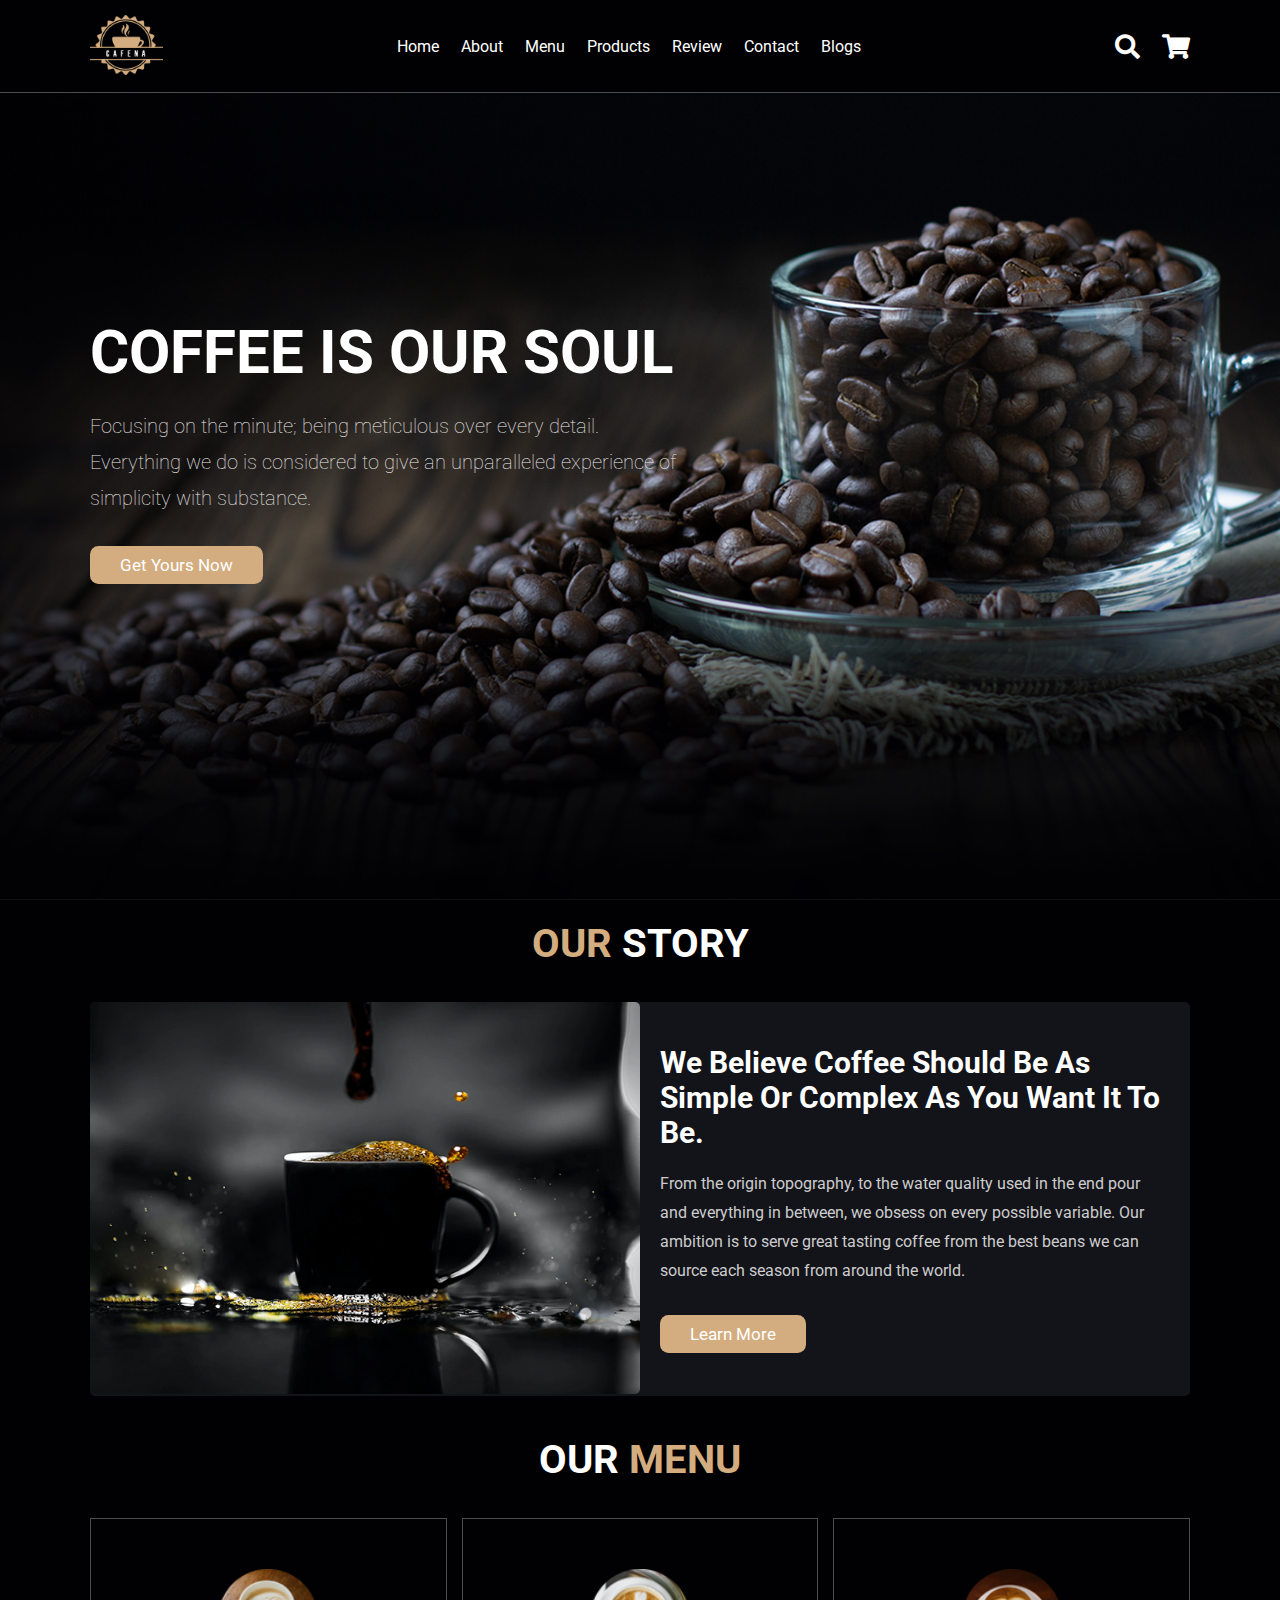
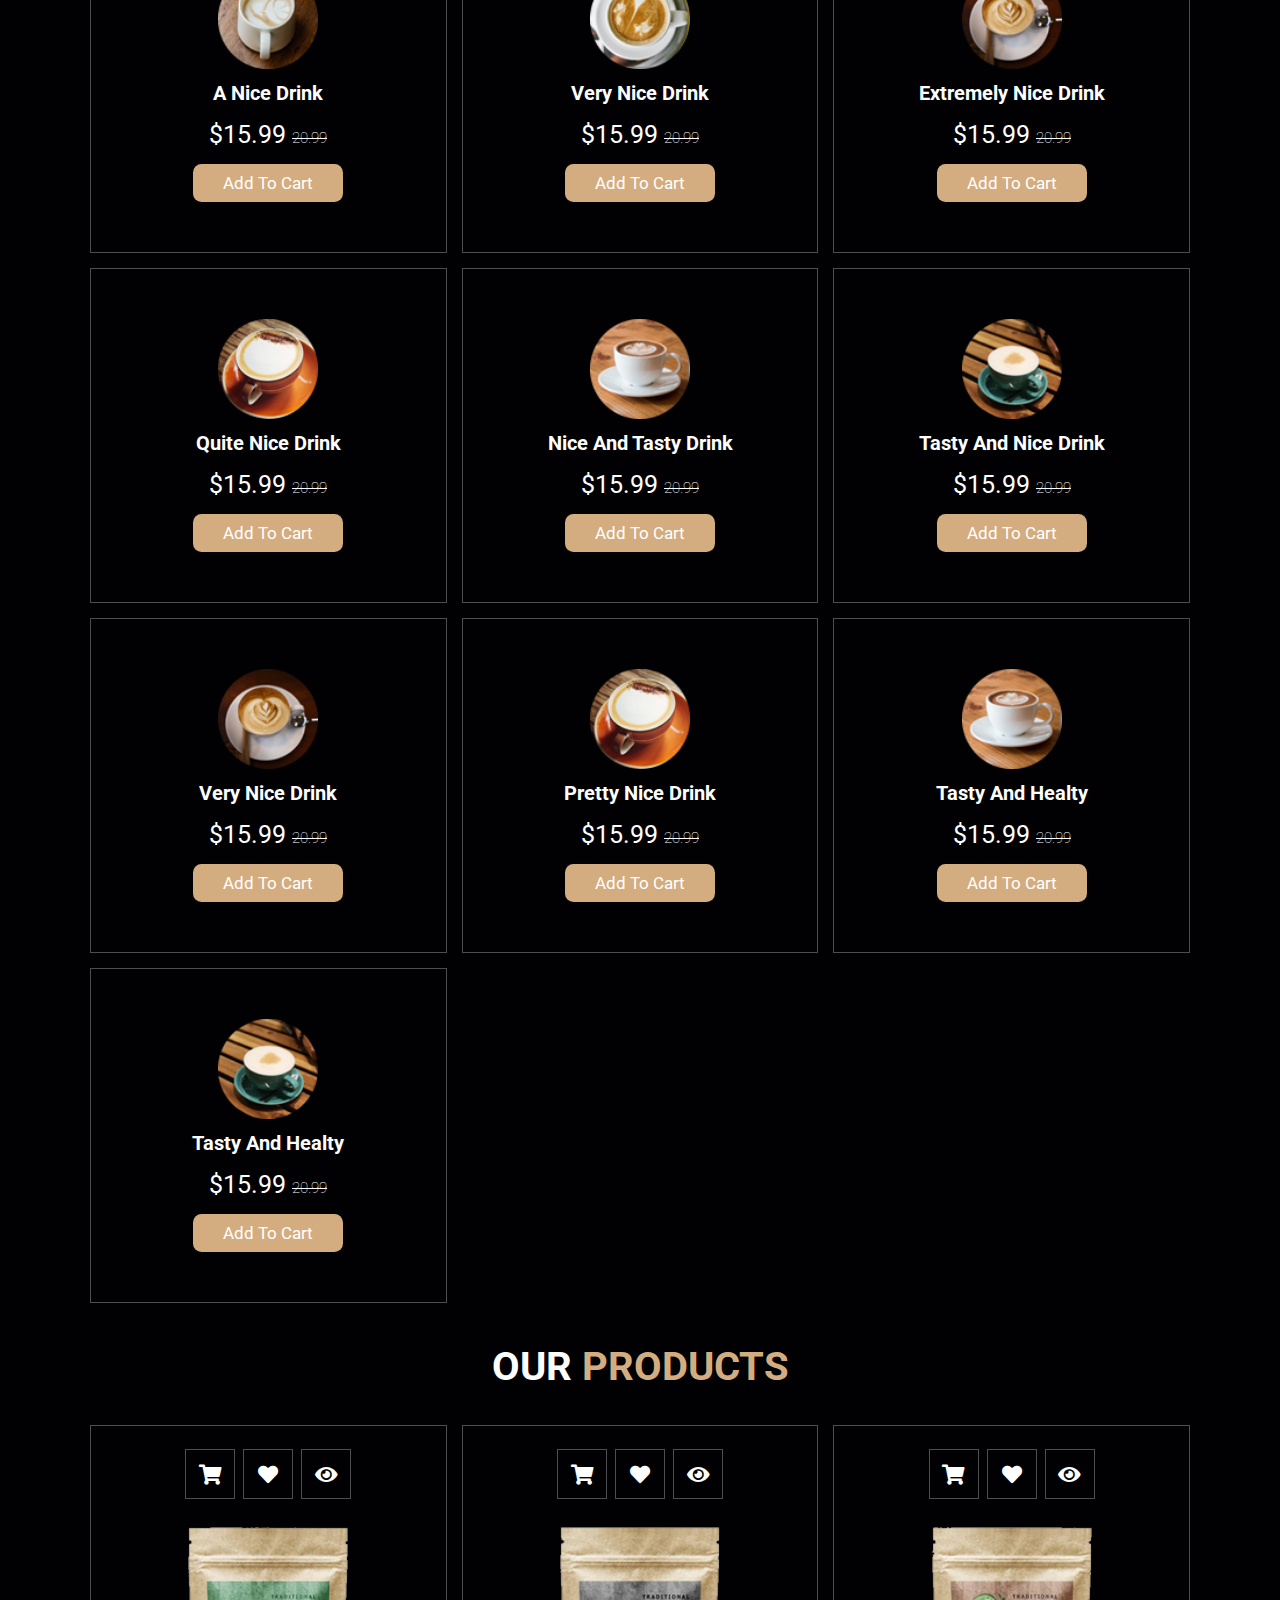
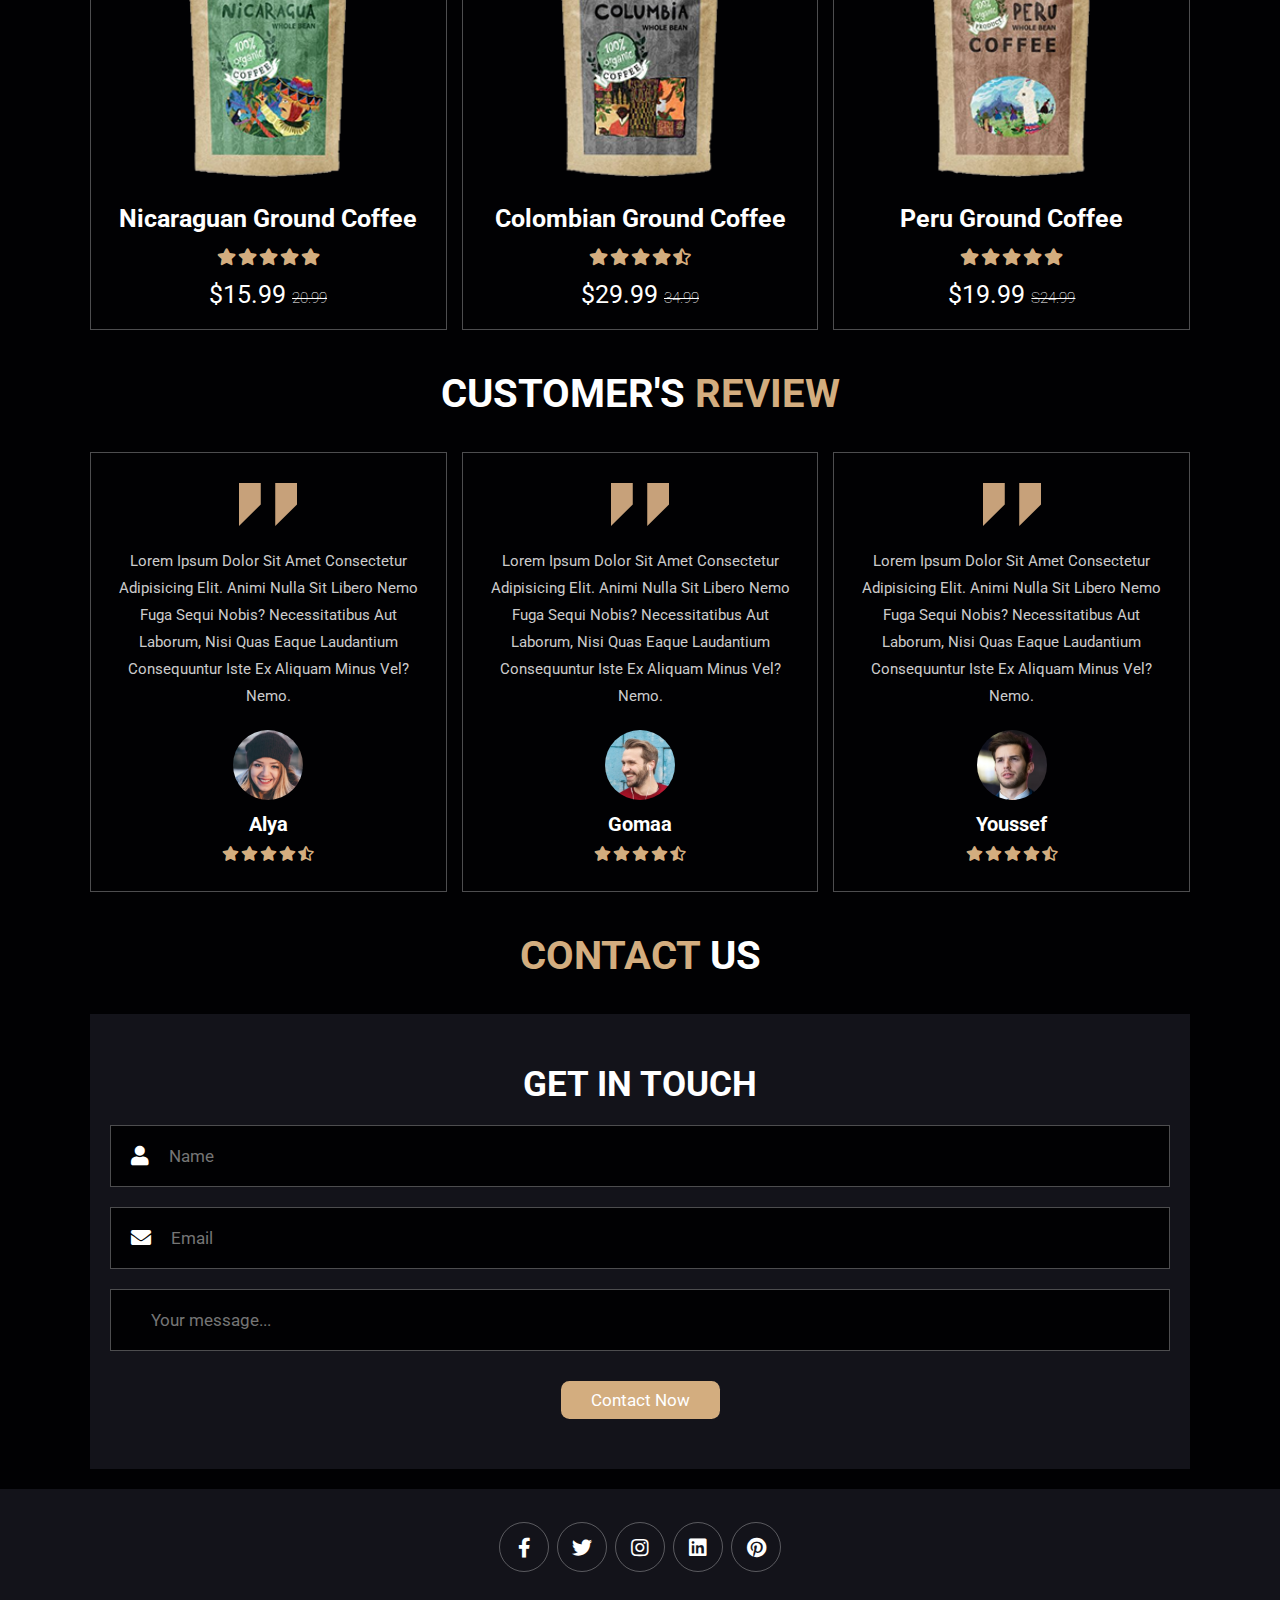
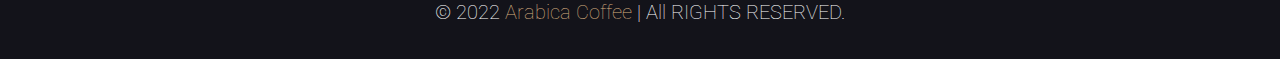
==== commit c527bb35: "Update index.html" ====
--- a/index.html
+++ b/index.html
@@ -204,7 +204,86 @@
     </section>
 
     <!-- menu section ends -->
-
+    
+<!-- Product section starts -->
+
+     <section class="products" id="product">
+         
+        <h1 class="heading"> Our <span>Products</span> </h1>
+       
+        <div class="box-container">
+
+            <div class="box">
+<div class="icons">
+    <a href="#" class="fas fa-shopping-cart"></a>
+    <a href="#" class="fas fa-heart"></a>
+    <a href="#" class="fas fa-eye"></a>
+</div>
+<div class="image">
+    <img src="images/product-1.png" alt="Image of product no.1">
+</div>
+<div class="content">
+   <h3> Nicaraguan Ground Coffee</h3> 
+   <div class="stars">
+    <i class="fas fa-star"></i>
+    <i class="fas fa-star"></i>
+    <i class="fas fa-star"></i>
+    <i class="fas fa-star"></i>
+    <i class="fas fa-star"></i>
+   </div>
+   <div class="price">$15.99 <span>20.99</span></div>
+</div>
+            </div>
+
+            <div class="box">
+                <div class="icons">
+                    <a href="#" class="fas fa-shopping-cart"></a>
+                    <a href="#" class="fas fa-heart"></a>
+                    <a href="#" class="fas fa-eye"></a>
+                </div>
+                <div class="image">
+                    <img src="images/product-2.png" alt="Image of product no.2">
+                </div>
+                <div class="content">
+                   <h3> Colombian Ground Coffee</h3> 
+                   <div class="stars">
+                    <i class="fas fa-star"></i>
+                    <i class="fas fa-star"></i>
+                    <i class="fas fa-star"></i>
+                    <i class="fas fa-star"></i>
+                    <i class="fas fa-star-half-alt"></i>
+                   </div>
+                   <div class="price">$29.99 <span>34.99</span></div>
+                </div>
+                            </div>
+
+                            <div class="box">
+                                <div class="icons">
+                                    <a href="#" class="fas fa-shopping-cart"></a>
+                                    <a href="#" class="fas fa-heart"></a>
+                                    <a href="#" class="fas fa-eye"></a>
+                                </div>
+                                <div class="image">
+                                    <img src="images/product-3.png" alt="Image of product no.3">
+                                </div>
+                                <div class="content">
+                                   <h3> Peru Ground Coffee</h3> 
+                                   <div class="stars">
+                                    <i class="fas fa-star"></i>
+                                    <i class="fas fa-star"></i>
+                                    <i class="fas fa-star"></i>
+                                    <i class="fas fa-star"></i>
+                                    <i class="fas fa-star"></i>
+                                   </div>
+                                   <div class="price">$19.99 <span>S24.99</span></div>
+                                </div>
+                                            </div>
+
+        </div>
+
+     </section>
+
+      <!-- Product section ends -->
 
     <!-- review section starts  -->
 
--- a/css/Style.css
+++ b/css/Style.css
@@ -358,6 +358,66 @@
 }
 
 
+.products .box-container{
+    display: grid;
+    grid-template-columns: repeat(auto-fit, minmax(30rem, 1fr));
+    gap:1.5rem;
+}
+
+.products .box-container .box{
+    text-align:center;
+    border: var(--border);
+    padding: 2rem;
+}
+
+.products .box-container .box .icons a{
+    font-size: 2rem;
+    border: var(--border);
+    color:#fff;
+    height: 5rem;
+    width: 5rem;
+    line-height: 5rem;
+    margin: .3rem;
+}
+
+.products .box-container .box .icons a:hover{
+    background: var(--main-color);
+
+}
+
+.products .box-container .box .image{
+    padding: 2.5rem 0;
+}
+
+.products .box-container .box .image img{
+    height: 25rem;
+}
+
+.products .box-container .box .content h3{
+    color: #fff;
+    font-size: 2.5rem;
+}
+
+.products .box-container .box .content .stars{
+    padding: 1.5rem;
+}
+
+.products .box-container .box .content .stars i{
+    font-size: 1.7rem;
+    color: var(--main-color) ;
+}
+
+.products .box-container .box .content .price{
+    color: #fff;
+    font-size: 2.5rem;
+}
+
+.products .box-container .box .content .price span{
+   text-decoration: line-through;
+    font-size: 1.5rem;
+    font-weight: lighter;
+}
+
 
 .review .box-container{
     display: grid;
@@ -513,4 +573,4 @@
         font-size: 50%;
     }
 
-}+}
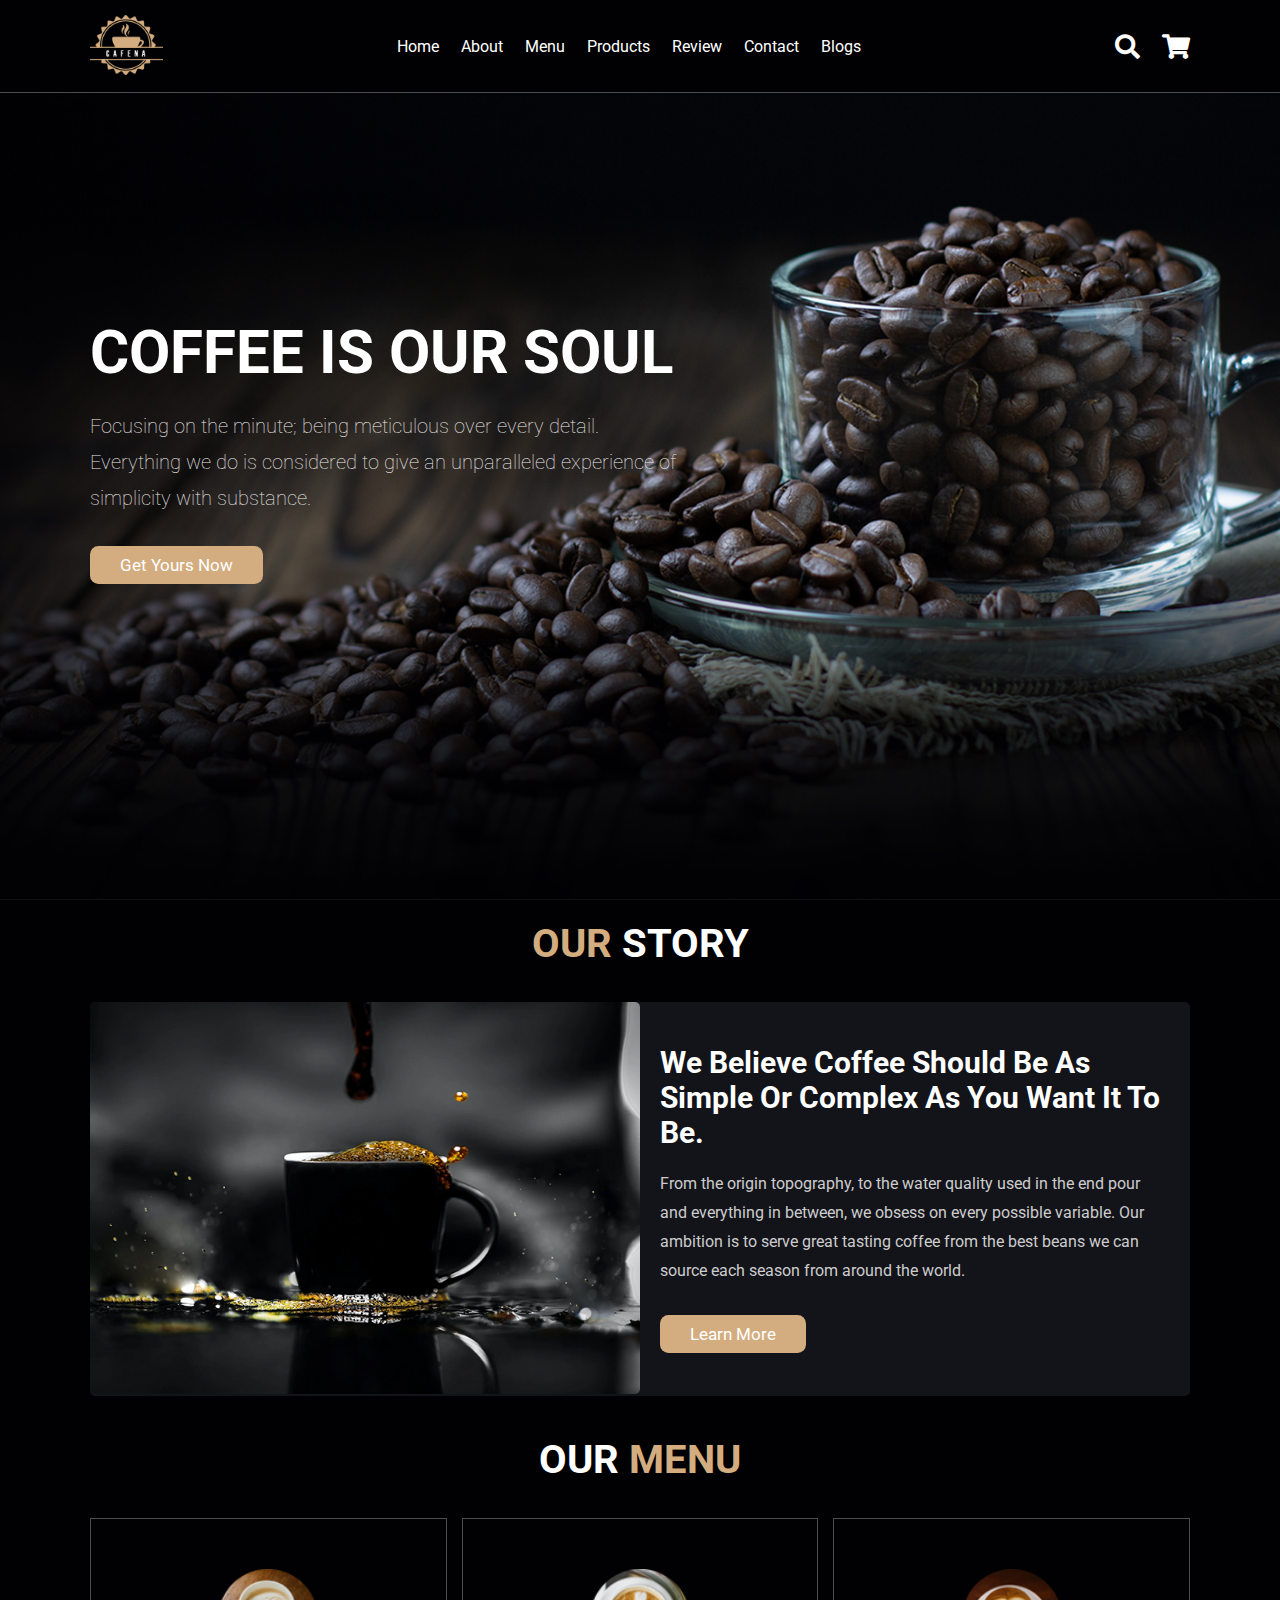
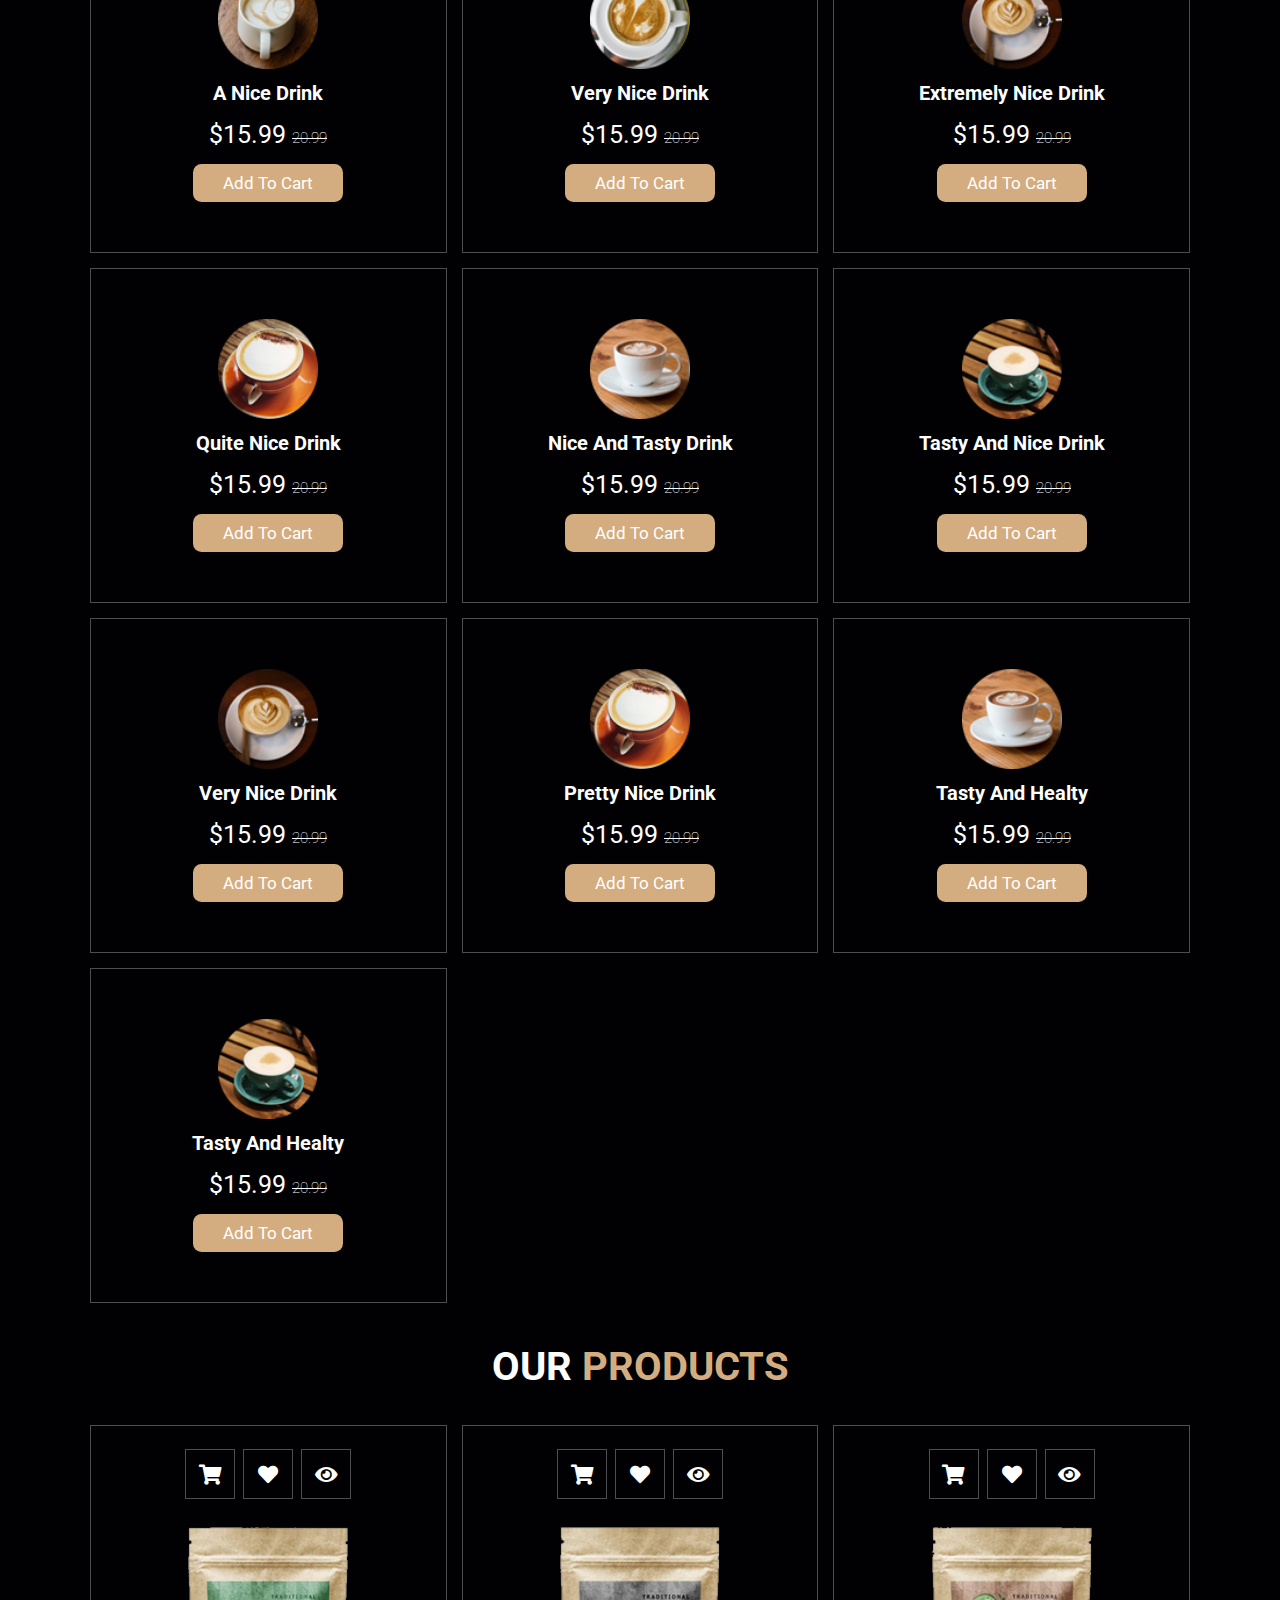
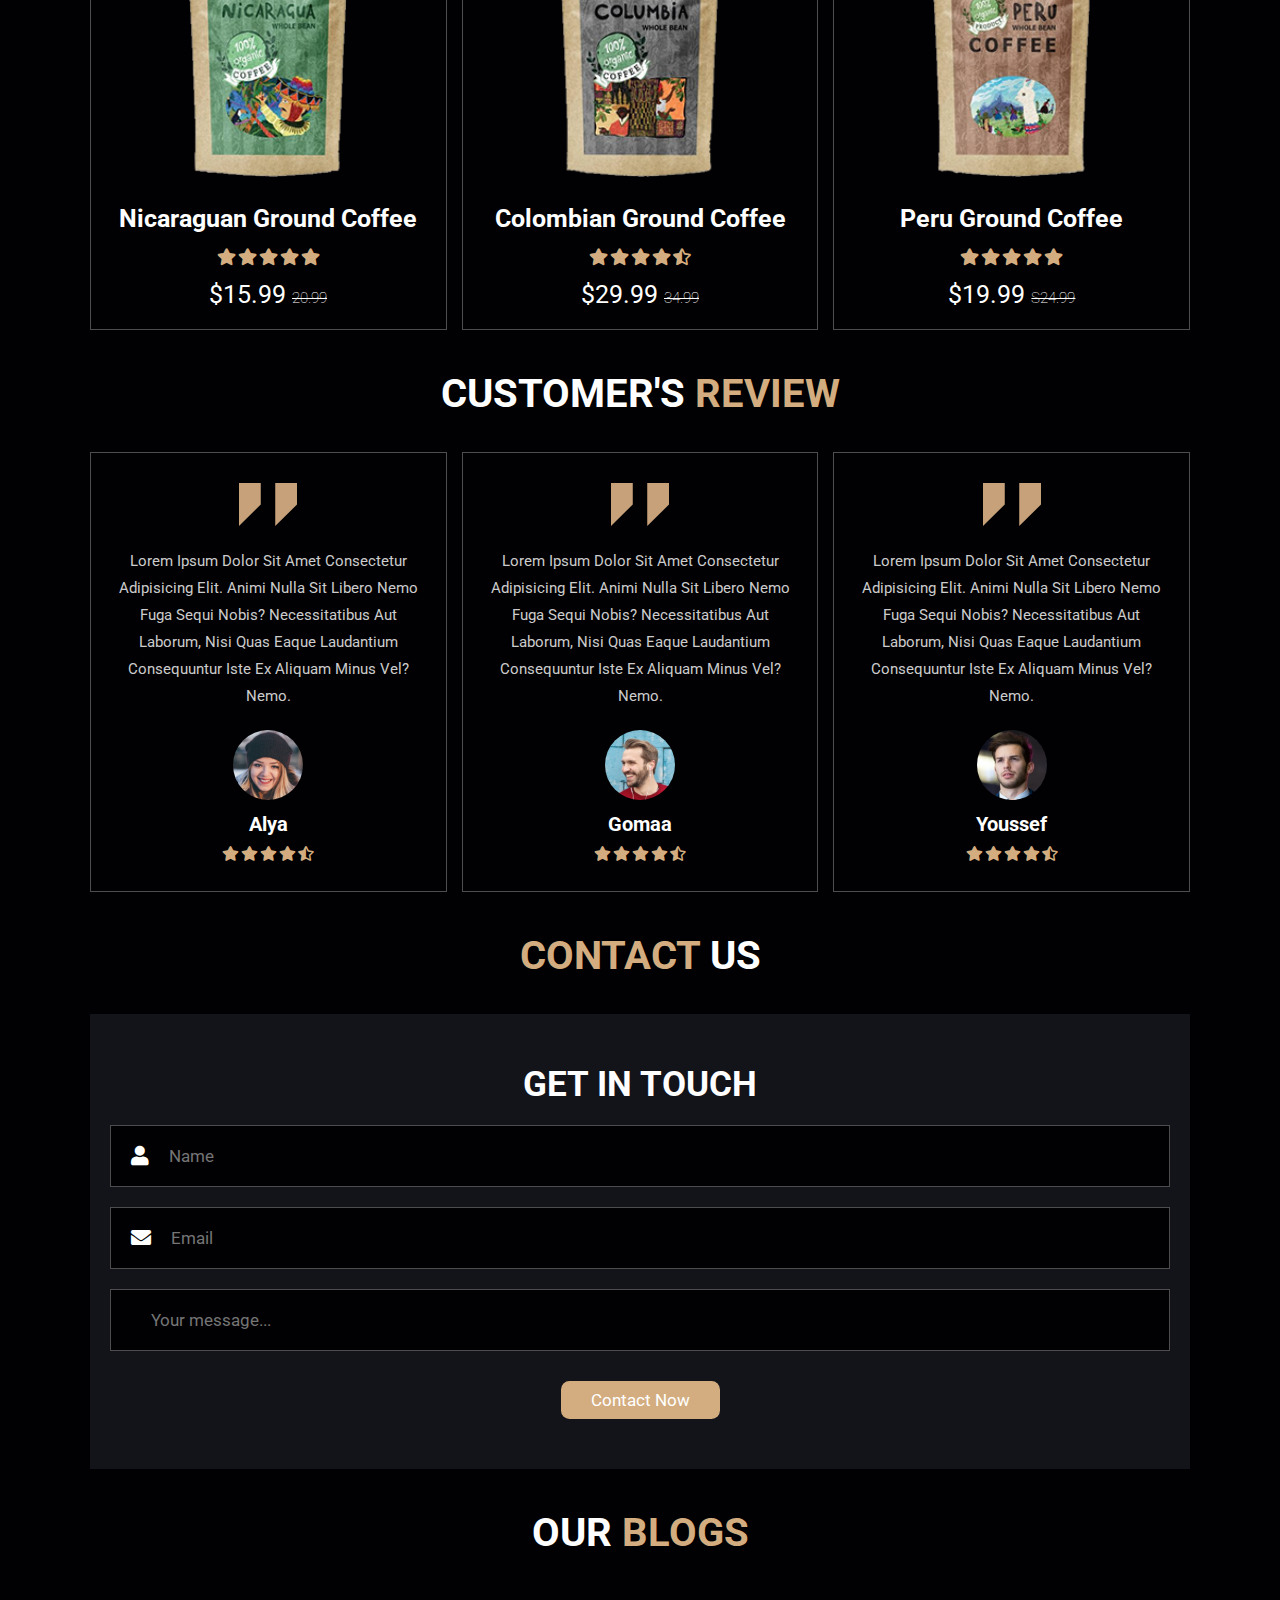
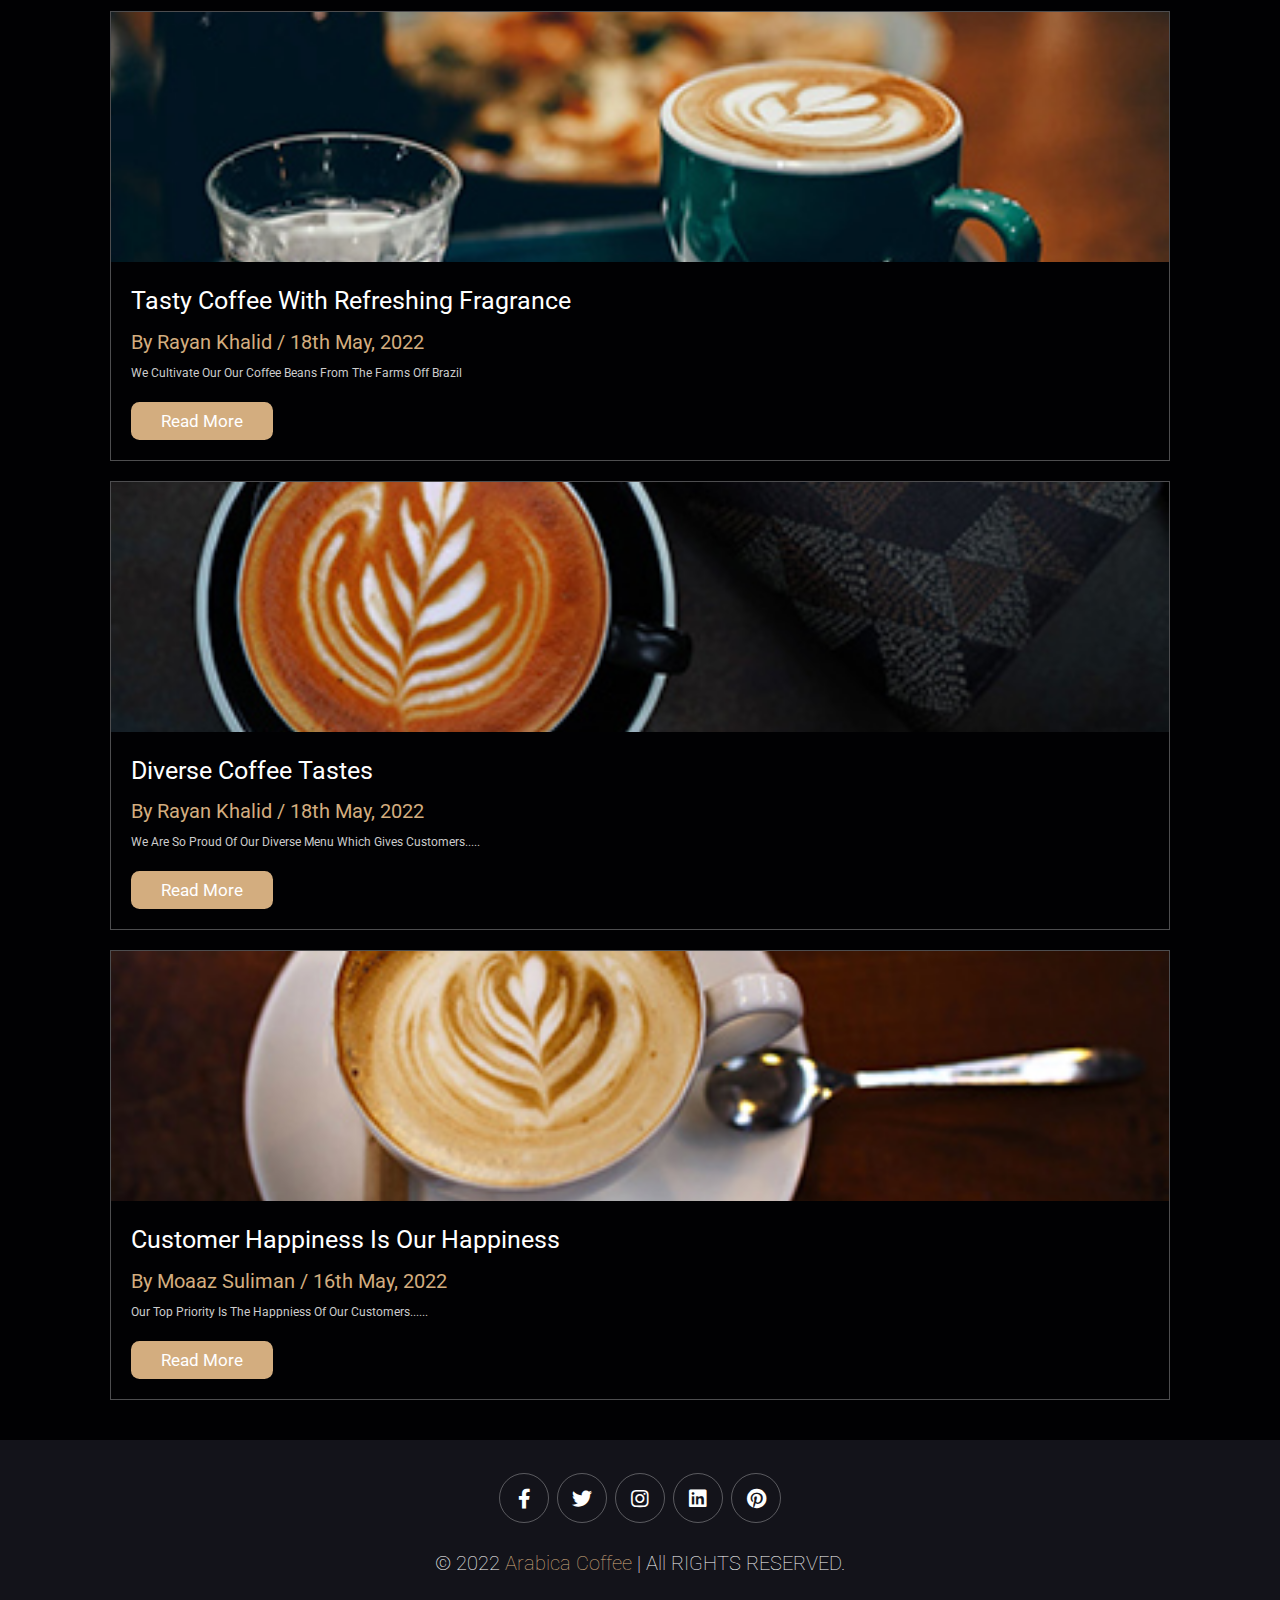
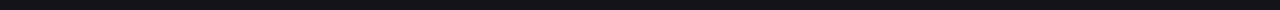
==== commit 73953b9b: "Blog section" ====
--- a/index.html
+++ b/index.html
@@ -377,6 +377,55 @@
 
     <!-- contact section ends -->
 
+    <!-- blog section starts here -->
+    <section class="blogs" id="blogs">
+        <!-- First blog -->
+        <h1 class="heading"> Our <span>BLOGS</span> </h1>
+        <div class="box-container">
+            <div class="box">
+                <div class="image">
+                    <img src="images/blog-1.jpeg" alt="">
+                </div>
+                <div class="content">
+                    <a href="#" class="title">Tasty Coffee With Refreshing Fragrance</a>
+                    <span> By Rayan Khalid / 18th may, 2022 </span>
+                    <p>We cultivate our our coffee beans from the farms off brazil</p>
+                    <a href="#" class="btn">read more</a>
+                </div>
+            </div>
+        </div>
+        <!-- 2nd blog -->
+        <div class="box-container">
+            <div class="box">
+                <div class="image">
+                    <img src="images/blog-2.jpeg" alt="">
+                </div>
+                <div class="content">
+                    <a href="#" class="title">Diverse Coffee Tastes</a>
+                    <span> By Rayan Khalid / 18th may, 2022 </span>
+                    <p>We are so proud of our diverse menu which gives customers.....</p>
+                    <a href="#" class="btn">read more</a>
+                </div>
+            </div>
+        </div>
+
+        <!-- 3rd blog -->
+        <div class="box-container">
+            <div class="box">
+                <div class="image">
+                    <img src="images/blog-3.jpeg" alt="">
+                </div>
+                <div class="content">
+                    <a href="#" class="title">Customer Happiness is Our Happiness</a>
+                    <span> By Moaaz suliman / 16th may, 2022 </span>
+                    <p>Our top priority is the happniess of our customers......</p>
+                    <a href="#" class="btn">read more</a>
+                </div>
+            </div>
+        </div>
+    </section>
+    <!-- blog section ends here -->
+
 <!-- footer section starts  -->
 
 <section class="footer">
--- a/css/Style.css
+++ b/css/Style.css
@@ -497,12 +497,60 @@
 }
 
 
-
-
-
-
-
-
+.blogs .box-container{
+    display: grid;
+    grid-template-columns: repeat(auto-fit, minmax(30rem, 1fr));
+    gap:1.5rem;
+    margin: 20px;
+}
+
+.blogs .box-container .box{
+    border:var(--border);
+}
+
+.blogs .box-container .image{
+    height: 25rem;
+    overflow: hidden;
+    width: 100%;
+}
+
+.blogs .box-container .image img{
+    height: 100%;
+    object-fit: cover;
+    width: 100%;
+}
+
+.blogs .box-container .box:hover .image img{
+    transform: scale(1.2);
+}
+
+.blogs .box-container .box .content{
+    padding: 2rem;
+}
+
+.blogs .box-container .box .content .title{
+    font-size: 2.5rem;
+    line-height: 1.5;
+    color: #FFFF;
+}
+
+.blogs .box-container .box .content .title:hover{
+    color:var(--main-color);
+}
+
+.blogs .box-container .box .content span{
+    color: var(--main-color);
+    display: block;
+    padding-top: 1rem;
+    font-size: 2rem;
+}
+
+.blogs .box-container .box .content p{
+    line-height: 1.8rem;
+    font-size: 1.2rem;
+    color: #ccc;
+    padding: 1rem 0;
+}
 /* media queries  */
 @media (max-width:991px){
 
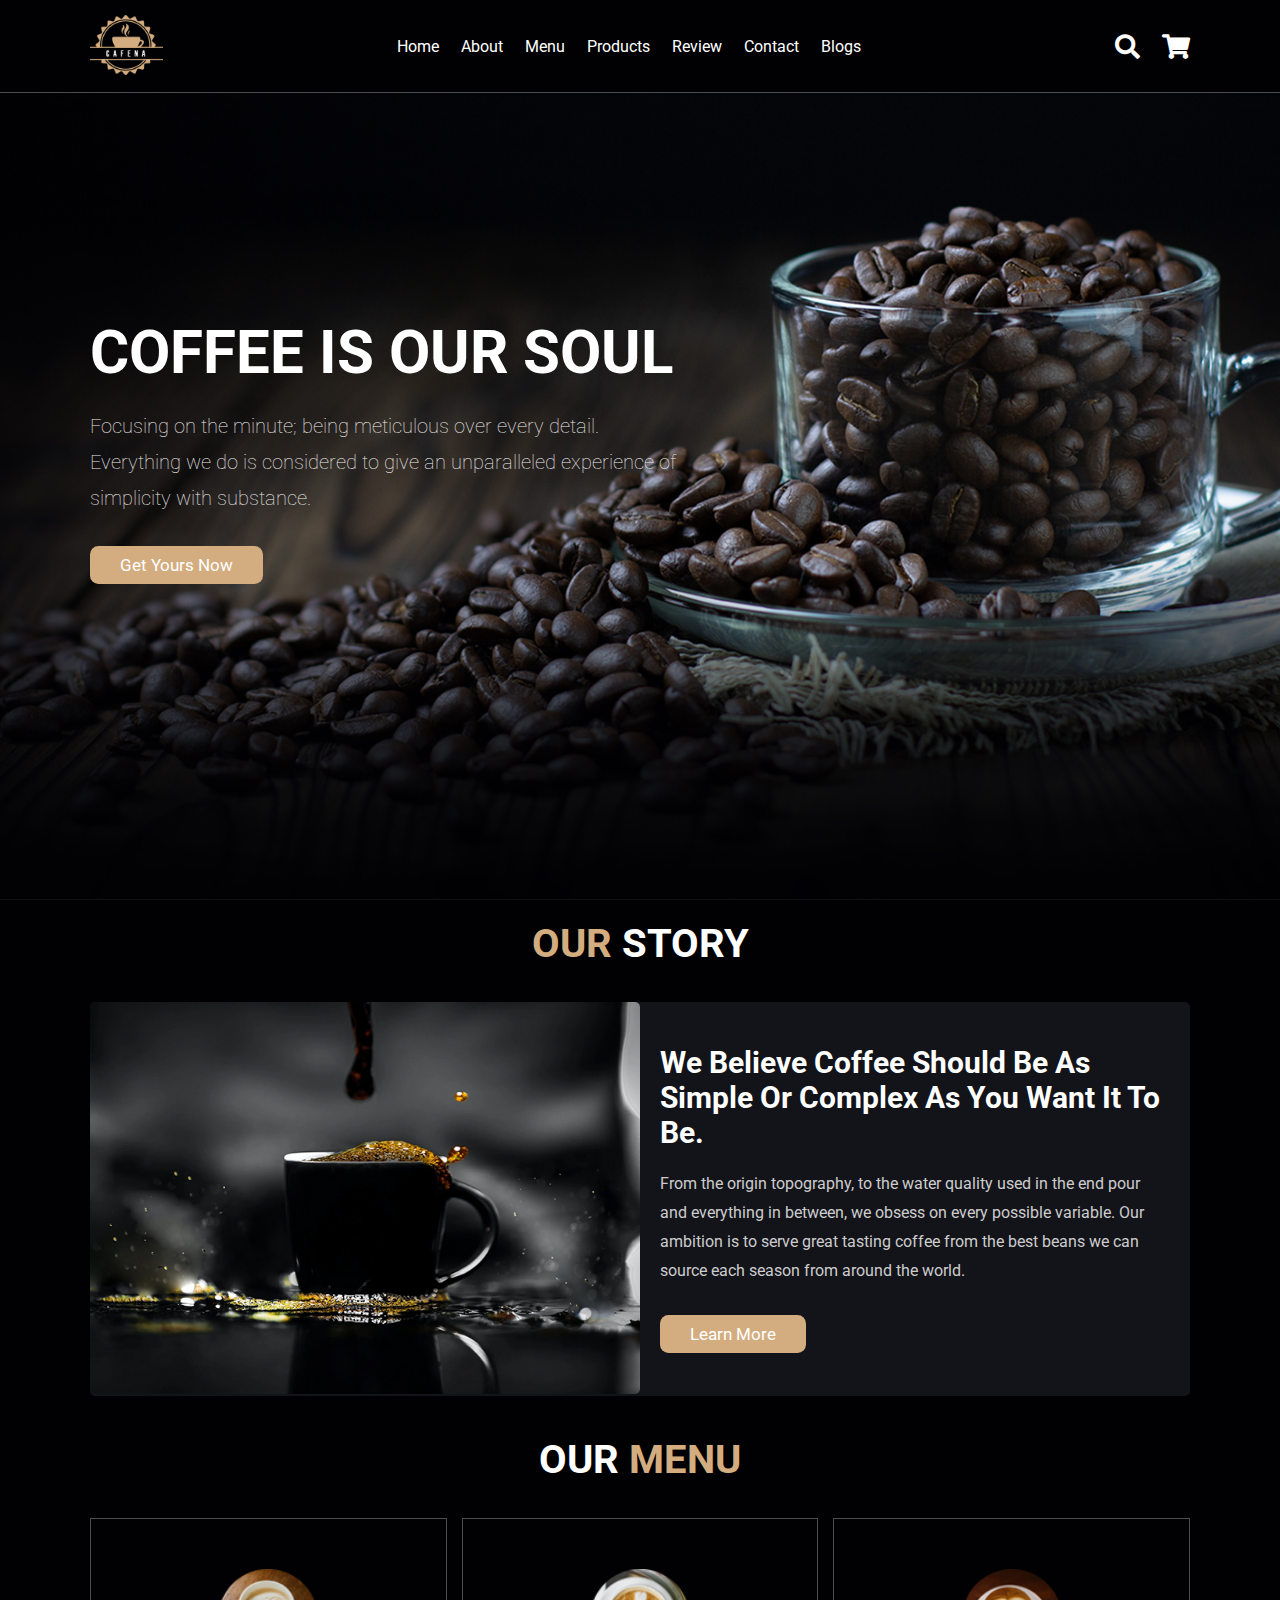
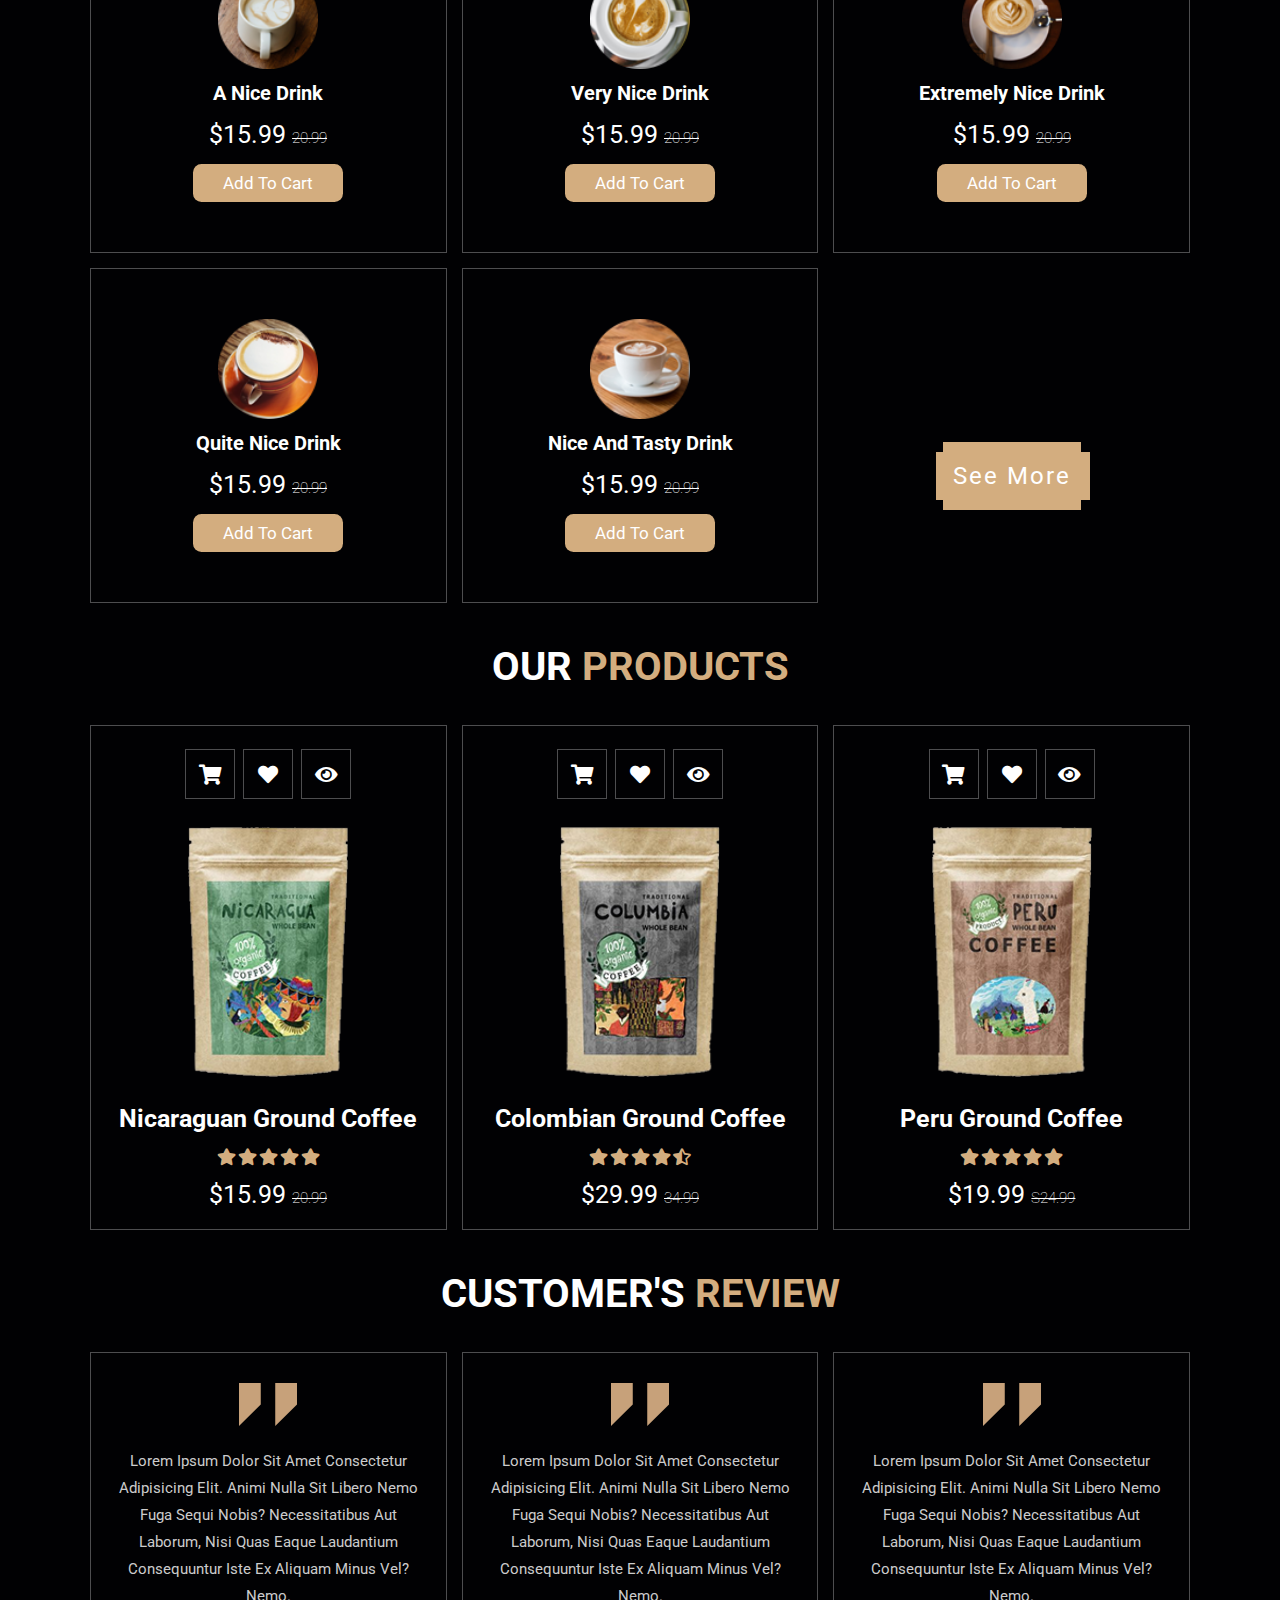
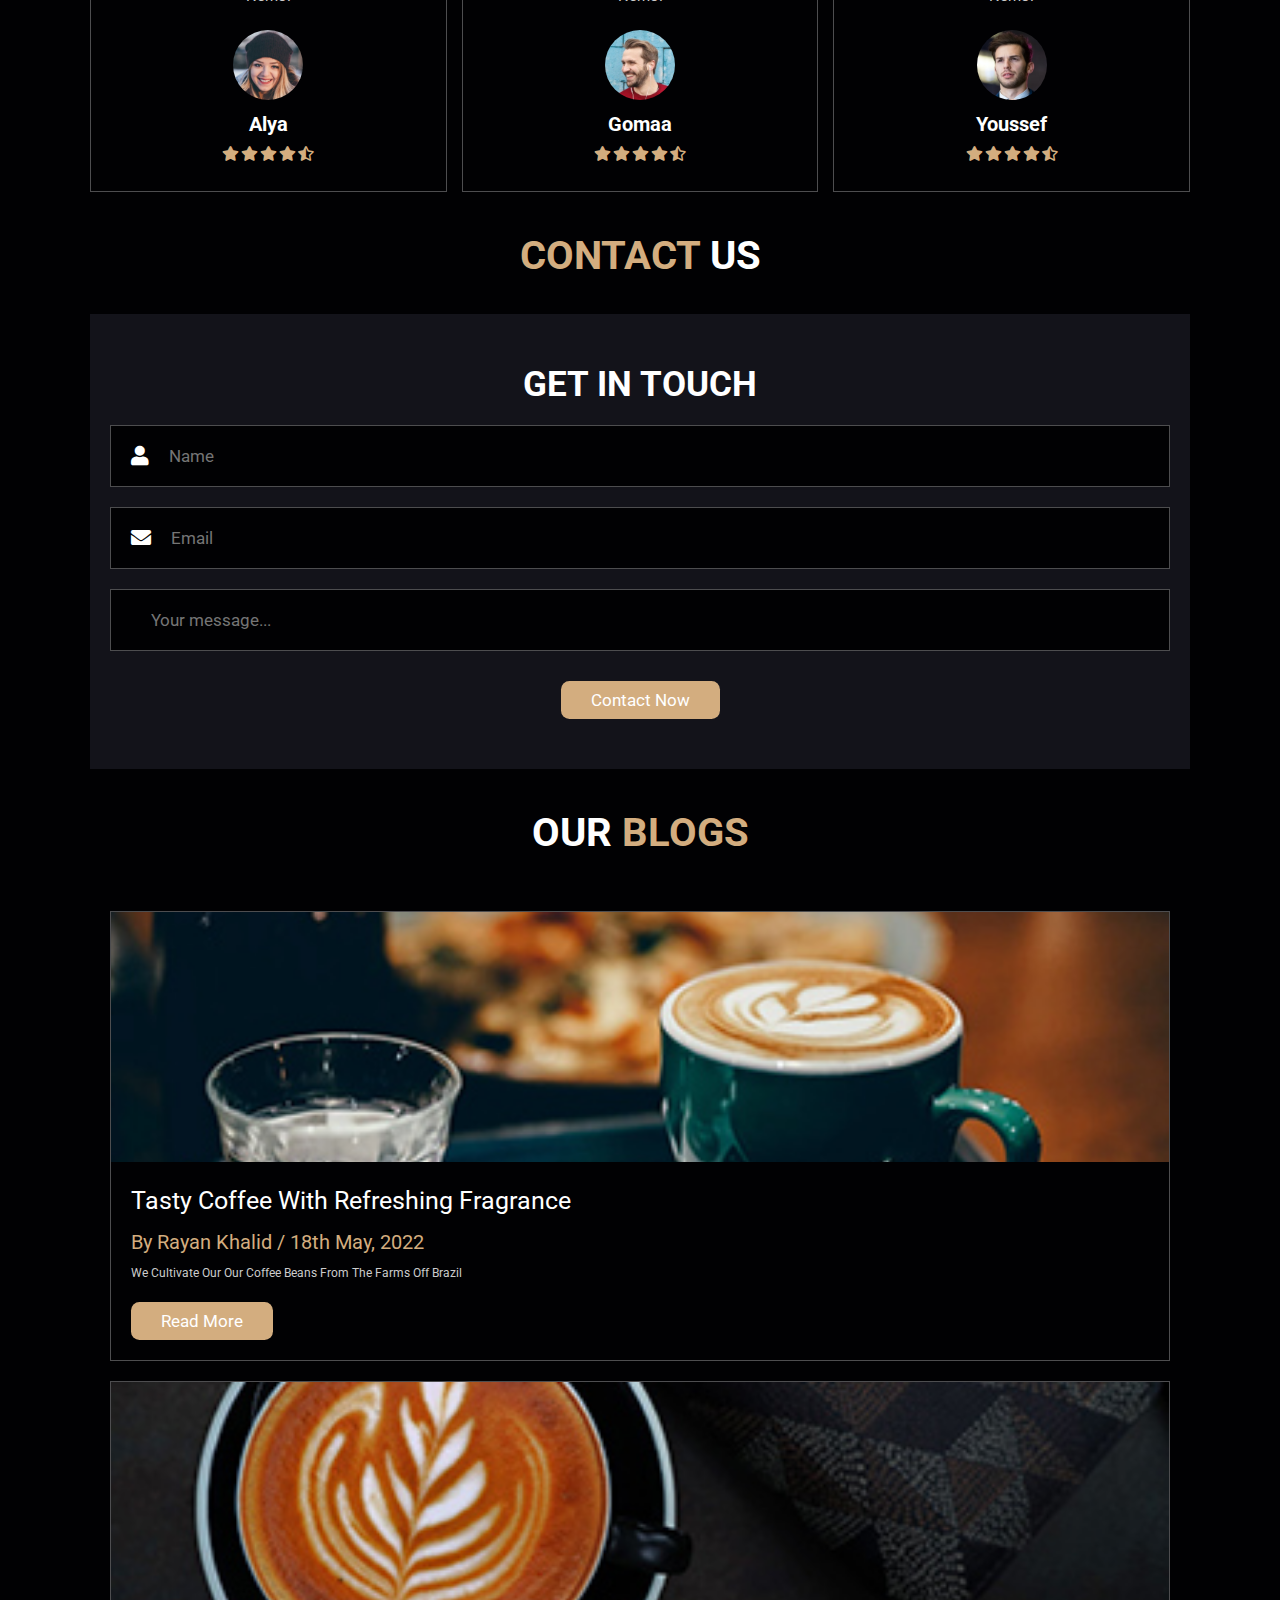
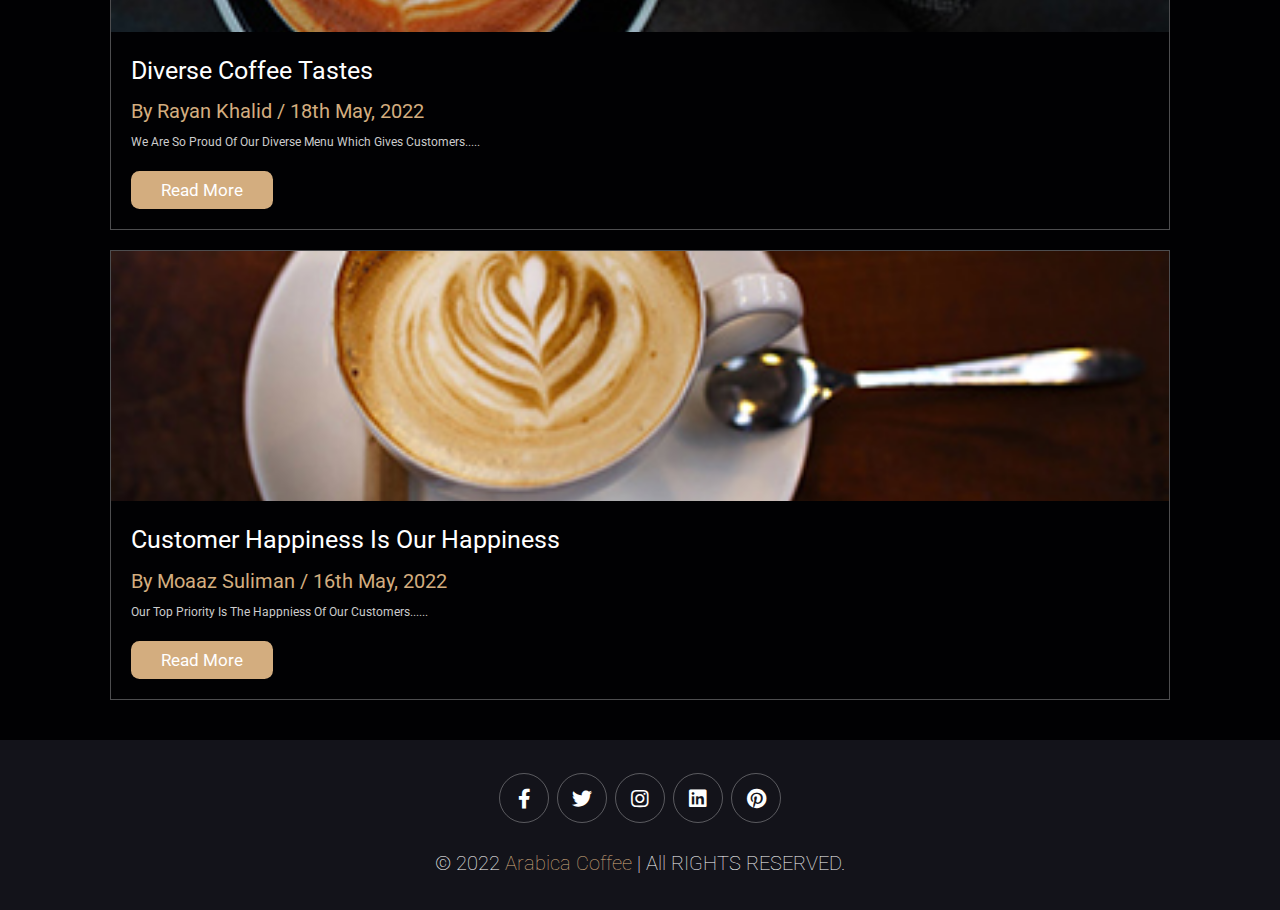
==== commit 28e0e68e: "added the procuts, menu, blog pages" ====
--- a/index.html
+++ b/index.html
@@ -25,12 +25,12 @@
 
     <nav class="navbar">
         <a href="#home">home</a>
-        <a href="#about">about</a>
-        <a href="#menu">menu</a>
-        <a href="#products">products</a>
+        <a href="html\about.html">about</a>
+        <a href="html\menu.html">menu</a>
+        <a href="html\product.html">products</a>
         <a href="#review">review</a>
         <a href="#contact">contact</a>
-        <a href="#blogs">blogs</a>
+        <a href="html\blog.html">blogs</a>
     </nav>
 
     <div class="icons">
@@ -165,39 +165,10 @@
                 <a href="#" class="btn">add to cart</a>
             </div>
 
-            <div class="box">
-                <img src="images/menu-6.png" alt="">
-                <h3>Tasty and Nice Drink</h3>
-                <div class="price">$15.99 <span>20.99</span></div>
-                <a href="#" class="btn">add to cart</a>
-            </div>
-            <div class="box">
-                <img src="images/menu-3.png" alt="">
-                <h3>Very Nice Drink</h3>
-                <div class="price">$15.99 <span>20.99</span></div>
-                <a href="#" class="btn">add to cart</a>
-            </div>
-
-            <div class="box">
-                <img src="images/menu-4.png" alt="">
-                <h3>Pretty Nice Drink</h3>
-                <div class="price">$15.99 <span>20.99</span></div>
-                <a href="#" class="btn">add to cart</a>
-            </div>
-
-            <div class="box">
-                <img src="images/menu-5.png" alt="">
-                <h3>tasty and healty</h3>
-                <div class="price">$15.99 <span>20.99</span></div>
-                <a href="#" class="btn">add to cart</a>
-            </div>
-
-            <div class="box">
-                <img src="images/menu-6.png" alt="">
-                <h3>tasty and healty</h3>
-                <div class="price">$15.99 <span>20.99</span></div>
-                <a href="#" class="btn">add to cart</a>
-            </div>
+            <div class="seemore">
+                <a href="html/menu.html"><span>See More</span></a>
+            </div>
+            
 
         </div>
 
@@ -214,34 +185,34 @@
         <div class="box-container">
 
             <div class="box">
-<div class="icons">
-    <a href="#" class="fas fa-shopping-cart"></a>
-    <a href="#" class="fas fa-heart"></a>
-    <a href="#" class="fas fa-eye"></a>
-</div>
-<div class="image">
-    <img src="images/product-1.png" alt="Image of product no.1">
-</div>
-<div class="content">
-   <h3> Nicaraguan Ground Coffee</h3> 
-   <div class="stars">
-    <i class="fas fa-star"></i>
-    <i class="fas fa-star"></i>
-    <i class="fas fa-star"></i>
-    <i class="fas fa-star"></i>
-    <i class="fas fa-star"></i>
-   </div>
-   <div class="price">$15.99 <span>20.99</span></div>
-</div>
-            </div>
-
-            <div class="box">
                 <div class="icons">
                     <a href="#" class="fas fa-shopping-cart"></a>
                     <a href="#" class="fas fa-heart"></a>
                     <a href="#" class="fas fa-eye"></a>
                 </div>
                 <div class="image">
+                    <img src="images/product-1.png" alt="Image of product no.1">
+                </div>
+                <div class="content">
+                <h3> Nicaraguan Ground Coffee</h3> 
+                <div class="stars">
+                    <i class="fas fa-star"></i>
+                    <i class="fas fa-star"></i>
+                    <i class="fas fa-star"></i>
+                    <i class="fas fa-star"></i>
+                    <i class="fas fa-star"></i>
+                </div>
+                <div class="price">$15.99 <span>20.99</span></div>
+                </div>
+            </div>
+
+            <div class="box">
+                <div class="icons">
+                    <a href="#" class="fas fa-shopping-cart"></a>
+                    <a href="#" class="fas fa-heart"></a>
+                    <a href="#" class="fas fa-eye"></a>
+                </div>
+                <div class="image">
                     <img src="images/product-2.png" alt="Image of product no.2">
                 </div>
                 <div class="content">
@@ -255,29 +226,29 @@
                    </div>
                    <div class="price">$29.99 <span>34.99</span></div>
                 </div>
-                            </div>
-
-                            <div class="box">
-                                <div class="icons">
-                                    <a href="#" class="fas fa-shopping-cart"></a>
-                                    <a href="#" class="fas fa-heart"></a>
-                                    <a href="#" class="fas fa-eye"></a>
-                                </div>
-                                <div class="image">
-                                    <img src="images/product-3.png" alt="Image of product no.3">
-                                </div>
-                                <div class="content">
-                                   <h3> Peru Ground Coffee</h3> 
-                                   <div class="stars">
-                                    <i class="fas fa-star"></i>
-                                    <i class="fas fa-star"></i>
-                                    <i class="fas fa-star"></i>
-                                    <i class="fas fa-star"></i>
-                                    <i class="fas fa-star"></i>
-                                   </div>
-                                   <div class="price">$19.99 <span>S24.99</span></div>
-                                </div>
-                                            </div>
+            </div>
+
+            <div class="box">
+                <div class="icons">
+                    <a href="#" class="fas fa-shopping-cart"></a>
+                    <a href="#" class="fas fa-heart"></a>
+                    <a href="#" class="fas fa-eye"></a>
+                </div>
+                <div class="image">
+                    <img src="images/product-3.png" alt="Image of product no.3">
+                </div>
+                <div class="content">
+                    <h3> Peru Ground Coffee</h3> 
+                    <div class="stars">
+                    <i class="fas fa-star"></i>
+                    <i class="fas fa-star"></i>
+                    <i class="fas fa-star"></i>
+                    <i class="fas fa-star"></i>
+                    <i class="fas fa-star"></i>
+                    </div>
+                    <div class="price">$19.99 <span>S24.99</span></div>
+                </div>
+            </div>
 
         </div>
 
@@ -292,7 +263,6 @@
         <h1 class="heading"> customer's <span>review</span> </h1>
 
         <div class="box-container">
-
 
             <div class="box">
                 <img src="images/quote-img.png" alt="" class="quote">
@@ -390,7 +360,7 @@
                     <a href="#" class="title">Tasty Coffee With Refreshing Fragrance</a>
                     <span> By Rayan Khalid / 18th may, 2022 </span>
                     <p>We cultivate our our coffee beans from the farms off brazil</p>
-                    <a href="#" class="btn">read more</a>
+                    <a href="html\blog.html" class="btn">read more</a>
                 </div>
             </div>
         </div>
@@ -404,7 +374,7 @@
                     <a href="#" class="title">Diverse Coffee Tastes</a>
                     <span> By Rayan Khalid / 18th may, 2022 </span>
                     <p>We are so proud of our diverse menu which gives customers.....</p>
-                    <a href="#" class="btn">read more</a>
+                    <a href="html\blog.html" class="btn">read more</a>
                 </div>
             </div>
         </div>
@@ -419,7 +389,7 @@
                     <a href="#" class="title">Customer Happiness is Our Happiness</a>
                     <span> By Moaaz suliman / 16th may, 2022 </span>
                     <p>Our top priority is the happniess of our customers......</p>
-                    <a href="#" class="btn">read more</a>
+                    <a href="html\blog.html" class="btn">read more</a>
                 </div>
             </div>
         </div>
--- a/css/Style.css
+++ b/css/Style.css
@@ -265,6 +265,204 @@
     text-transform:none;
 }
 
+.menu .box-container{
+    display: grid;
+    grid-template-columns: repeat(auto-fit, minmax(30rem, 1fr));
+    gap:1.5rem;
+}
+
+.menu .box-container .box{
+    padding:5rem;
+    text-align: center;
+    border:var(--border);
+}
+
+.menu .box-container .box img{
+    height: 10rem;
+}
+
+.menu .box-container .box h3{
+    color: #fff;
+    font-size: 2rem;
+    padding:1rem 0;
+}
+
+.menu .box-container .box .price{
+    color: #fff;
+    font-size: 2.5rem;
+    padding:.5rem 0;
+}
+
+.menu .box-container .box .price span{
+    font-size: 1.5rem;
+    text-decoration: line-through;
+    font-weight: lighter;
+}
+
+.menu .box-container .box:hover{
+    background:#fff;
+}
+
+.menu .box-container .box:hover > *{
+    color:var(--black);
+}
+.menu .box-container .seemore{
+    display: flex;
+    justify-content: center;
+    align-items: center;
+    padding-top: 8rem;
+    font-size: 24px;
+}
+.menu .box-container .seemore a{
+  text-decoration: none;
+  border: 2px solid var(--border);
+  padding: 15px;
+  color: #fff;
+  text-transform: uppercase;
+  letter-spacing: 2px;
+  position: relative;
+  display: inline-block;
+  transition: all 0.5s ease-in-out;
+}
+.menu .box-container .seemore a:hover{
+    color: var(--main-color);
+    transition: all 0.5s ease-in-out;
+}
+.menu .box-container .seemore span {
+    position: relative;
+    z-index: 3;
+  }
+.menu .box-container .seemore a::before{
+    content: "";
+    position: absolute;
+    top: 5px;
+    left: -2px;
+    width: calc(100% + 6px);
+    /*100% plus double the times left values*/
+    height: calc(100% - 10px);
+    background-color: var(--main-color);
+    transition: all 0.5s ease-in-out;
+    transform: scaleY(1);
+}
+.menu .box-container .seemore a:hover::before{
+    transform: scaleY(0);
+}
+.menu .box-container .seemore a::after{
+    content: "";
+    position: absolute;
+    left: 5px;
+    top: -5px;
+    width: calc(100% - 10px);
+    /*100% plus double the times left values*/
+    height: calc(100% + 10px);
+    background-color: var(--main-color);
+    transition: all 0.5s ease-in-out;
+    transform: scaleX(1);
+}
+.menu .box-container .seemore a:hover::after{
+    transform: scaleX(0);
+}
+
+.products .box-container{
+    display: grid;
+    grid-template-columns: repeat(auto-fit, minmax(30rem, 1fr));
+    gap:1.5rem;
+}
+
+.products .box-container .box{
+    text-align:center;
+    border: var(--border);
+    padding: 2rem;
+}
+
+
+.products .box-container .box .icons a{
+    font-size: 2rem;
+    border: var(--border);
+    color:#fff;
+    height: 5rem;
+    width: 5rem;
+    line-height: 5rem;
+    margin: .3rem;
+}
+
+.products .box-container .box .icons a:hover{
+    background: var(--main-color);
+
+}
+
+.products .box-container .box .image{
+    padding: 2.5rem 0;
+}
+
+.products .box-container .box .image img{
+    height: 25rem;
+}
+
+.products .box-container .box .content h3{
+    color: #fff;
+    font-size: 2.5rem;
+}
+
+.products .box-container .box .content .stars{
+    padding: 1.5rem;
+}
+
+.products .box-container .box .content .stars i{
+    font-size: 1.7rem;
+    color: var(--main-color) ;
+}
+
+.products .box-container .box .content .price{
+    color: #fff;
+    font-size: 2.5rem;
+}
+
+.products .box-container .box .content .price span{
+   text-decoration: line-through;
+    font-size: 1.5rem;
+    font-weight: lighter;
+}
+
+
+.review .box-container{
+    display: grid;
+    grid-template-columns: repeat(auto-fit, minmax(30rem, 1fr));
+    gap:1.5rem;
+}
+
+.review .box-container .box{
+    border:var(--border);
+    text-align: center;
+    padding:3rem 2rem;
+}
+
+.review .box-container .box p{
+    font-size: 1.5rem;
+    line-height: 1.8;
+    color:#ccc;
+    padding:2rem 0;
+}
+
+.review .box-container .box .user{
+    height: 7rem;
+    width: 7rem;
+    border-radius: 50%;
+    object-fit: cover;
+}
+
+.review .box-container .box h3{
+    padding:1rem 0;
+    font-size: 2rem;
+    color:#fff;
+}
+
+.review .box-container .box .stars i{
+    font-size: 1.5rem;
+    color:var(--main-color);
+}
+
+
 .contact .row{
     display: flex;
     background:var(--black);
@@ -315,191 +513,9 @@
 }
 
 
-.menu .box-container{
-    display: grid;
-    grid-template-columns: repeat(auto-fit, minmax(30rem, 1fr));
-    gap:1.5rem;
-}
-
-.menu .box-container .box{
-    padding:5rem;
-    text-align: center;
-    border:var(--border);
-}
-
-.menu .box-container .box img{
-    height: 10rem;
-}
-
-.menu .box-container .box h3{
-    color: #fff;
-    font-size: 2rem;
-    padding:1rem 0;
-}
-
-.menu .box-container .box .price{
-    color: #fff;
-    font-size: 2.5rem;
-    padding:.5rem 0;
-}
-
-.menu .box-container .box .price span{
-    font-size: 1.5rem;
-    text-decoration: line-through;
-    font-weight: lighter;
-}
-
-.menu .box-container .box:hover{
-    background:#fff;
-}
-
-.menu .box-container .box:hover > *{
-    color:var(--black);
-}
-
-
-.products .box-container{
-    display: grid;
-    grid-template-columns: repeat(auto-fit, minmax(30rem, 1fr));
-    gap:1.5rem;
-}
-
-.products .box-container .box{
-    text-align:center;
-    border: var(--border);
-    padding: 2rem;
-}
-
-.products .box-container .box .icons a{
-    font-size: 2rem;
-    border: var(--border);
-    color:#fff;
-    height: 5rem;
-    width: 5rem;
-    line-height: 5rem;
-    margin: .3rem;
-}
-
-.products .box-container .box .icons a:hover{
-    background: var(--main-color);
-
-}
-
-.products .box-container .box .image{
-    padding: 2.5rem 0;
-}
-
-.products .box-container .box .image img{
-    height: 25rem;
-}
-
-.products .box-container .box .content h3{
-    color: #fff;
-    font-size: 2.5rem;
-}
-
-.products .box-container .box .content .stars{
-    padding: 1.5rem;
-}
-
-.products .box-container .box .content .stars i{
-    font-size: 1.7rem;
-    color: var(--main-color) ;
-}
-
-.products .box-container .box .content .price{
-    color: #fff;
-    font-size: 2.5rem;
-}
-
-.products .box-container .box .content .price span{
-   text-decoration: line-through;
-    font-size: 1.5rem;
-    font-weight: lighter;
-}
-
-
-.review .box-container{
-    display: grid;
-    grid-template-columns: repeat(auto-fit, minmax(30rem, 1fr));
-    gap:1.5rem;
-}
-
-.review .box-container .box{
-    border:var(--border);
-    text-align: center;
-    padding:3rem 2rem;
-}
-
-.review .box-container .box p{
-    font-size: 1.5rem;
-    line-height: 1.8;
-    color:#ccc;
-    padding:2rem 0;
-}
-
-.review .box-container .box .user{
-    height: 7rem;
-    width: 7rem;
-    border-radius: 50%;
-    object-fit: cover;
-}
-
-.review .box-container .box h3{
-    padding:1rem 0;
-    font-size: 2rem;
-    color:#fff;
-}
-
-.review .box-container .box .stars i{
-    font-size: 1.5rem;
-    color:var(--main-color);
-}
-
-
-
-
-.footer{
-    background:var(--black);
-    text-align: center;
-}
-
-.footer .share{
-    padding:1rem 0;
-}
-
-.footer .share a{
-    height: 5rem;
-    width: 5rem;
-    line-height: 5rem;
-    font-size: 2rem;
-    color:#fff;
-    border:var(--border);
-    margin:.3rem;
-    border-radius: 50%;
-}
-
-.footer .share a:hover{
-    background-color: var(--main-color);
-}
-
-
-
-.footer .credit{
-    font-size: 2rem;
-    color:#fff;
-    font-weight: lighter;
-    padding:1.5rem;
-}
-
-.footer .credit span{
-    color:var(--main-color);
-}
-
-
 .blogs .box-container{
     display: grid;
-    grid-template-columns: repeat(auto-fit, minmax(30rem, 1fr));
+    grid-template-columns: repeat(auto-fit, minmax(30rem, 2fr));
     gap:1.5rem;
     margin: 20px;
 }
@@ -551,6 +567,45 @@
     color: #ccc;
     padding: 1rem 0;
 }
+
+
+.footer{
+    background:var(--black);
+    text-align: center;
+}
+
+.footer .share{
+    padding:1rem 0;
+}
+
+.footer .share a{
+    height: 5rem;
+    width: 5rem;
+    line-height: 5rem;
+    font-size: 2rem;
+    color:#fff;
+    border:var(--border);
+    margin:.3rem;
+    border-radius: 50%;
+}
+
+.footer .share a:hover{
+    background-color: var(--main-color);
+}
+
+
+
+.footer .credit{
+    font-size: 2rem;
+    color:#fff;
+    font-weight: lighter;
+    padding:1.5rem;
+}
+
+.footer .credit span{
+    color:var(--main-color);
+}
+
 /* media queries  */
 @media (max-width:991px){
 
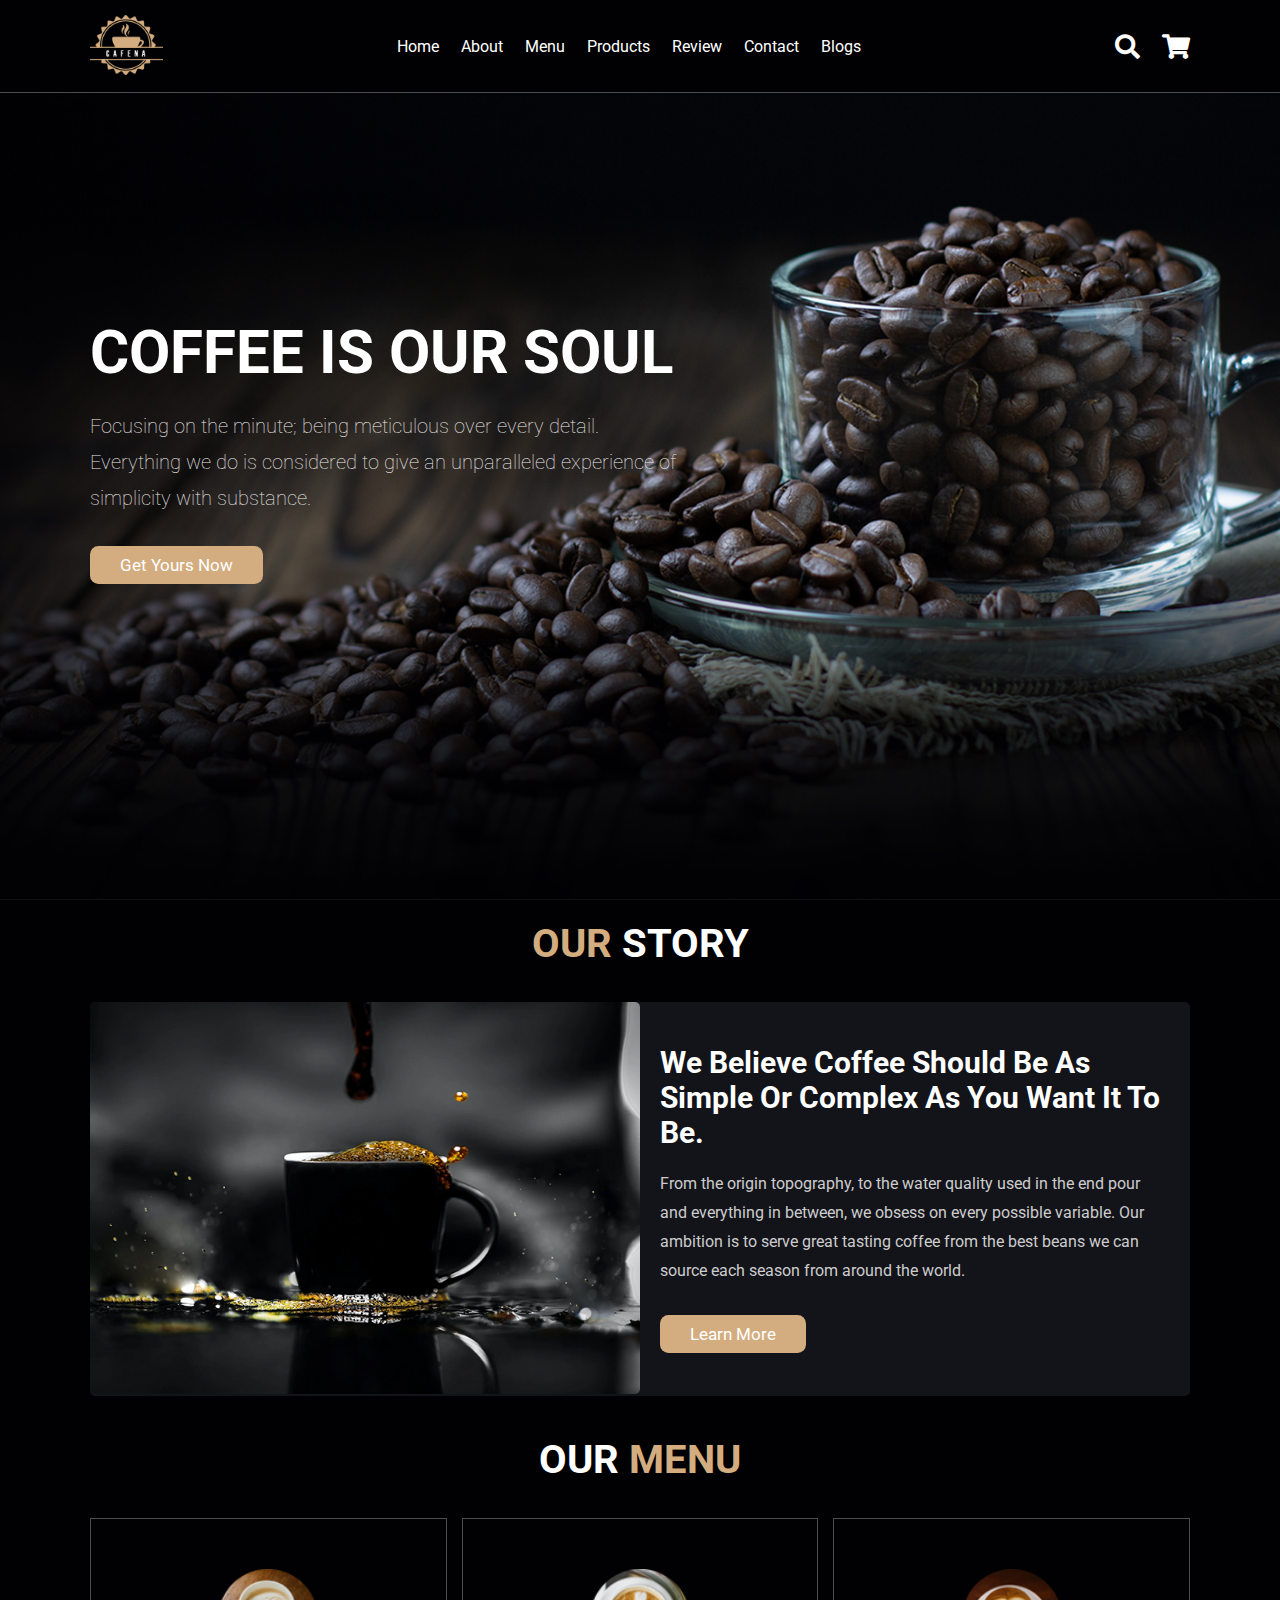
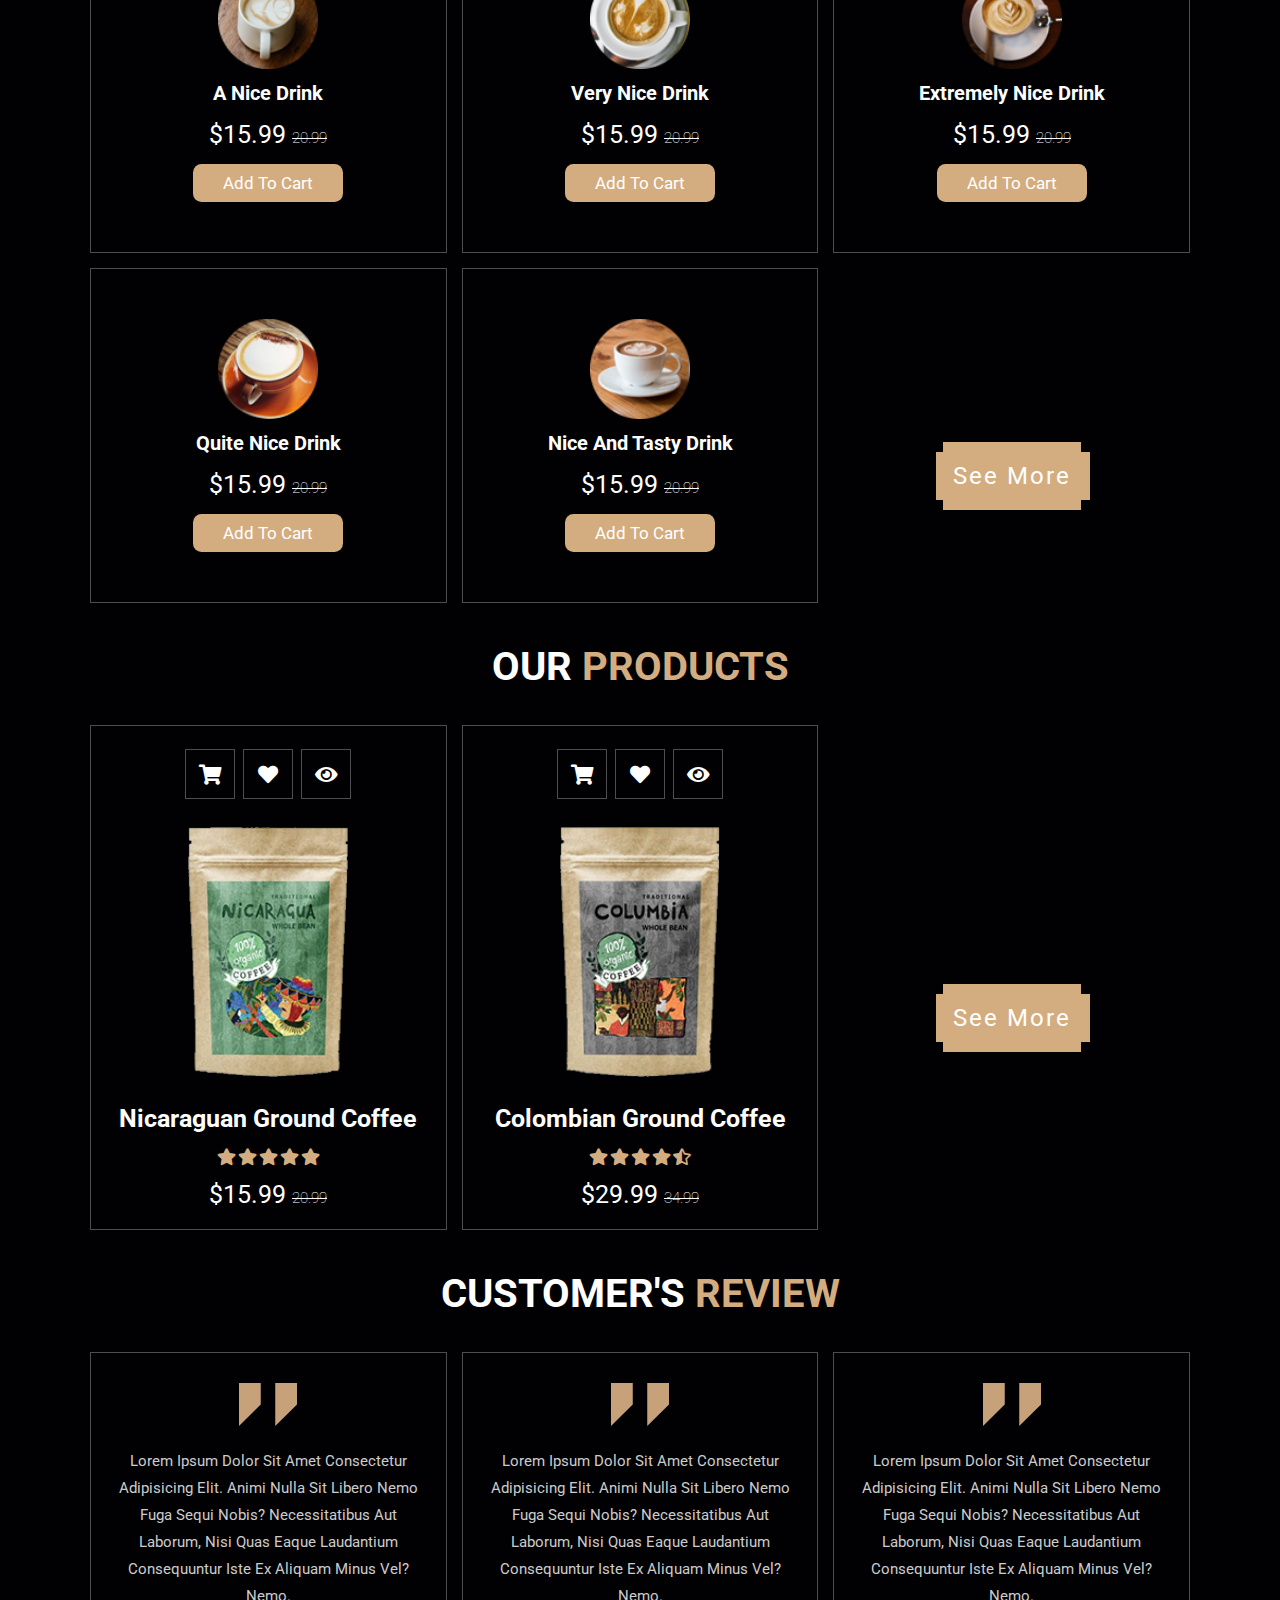
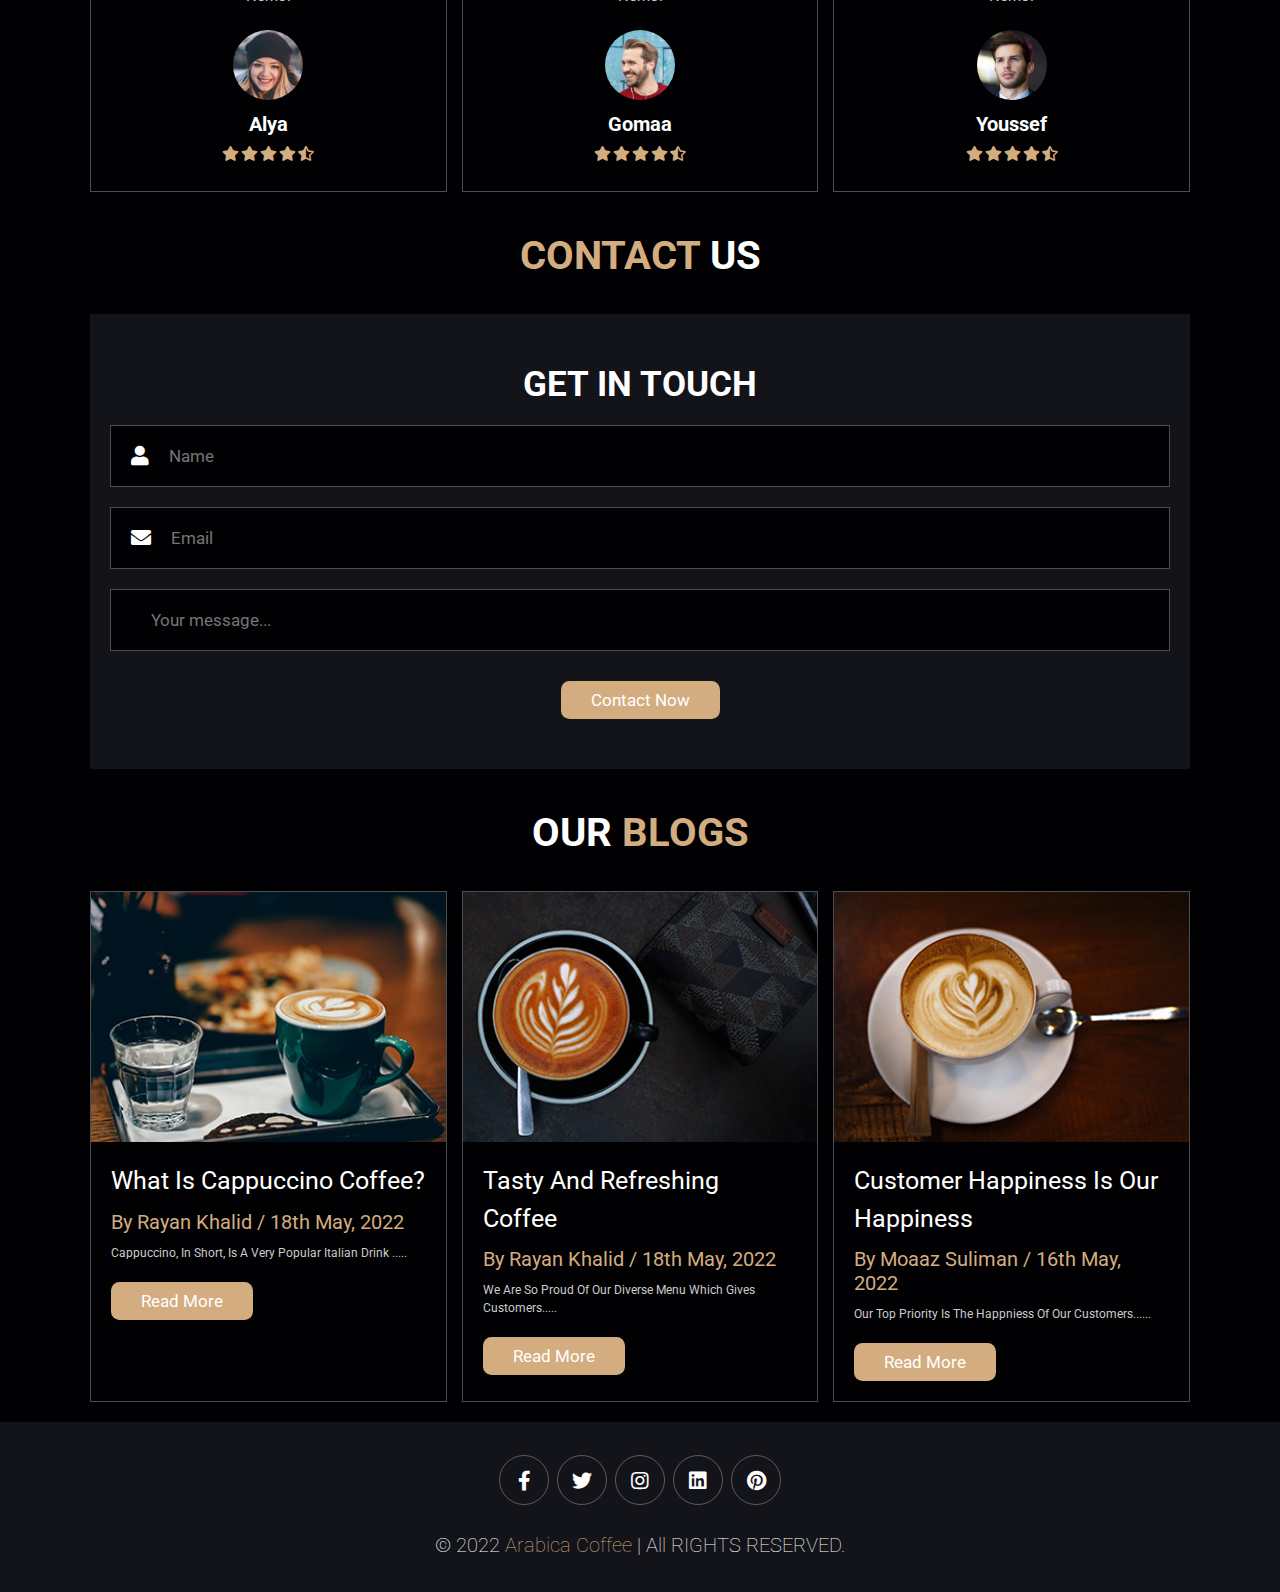
==== commit 7012c6aa: "some fixes" ====
--- a/index.html
+++ b/index.html
@@ -225,29 +225,12 @@
                     <i class="fas fa-star-half-alt"></i>
                    </div>
                    <div class="price">$29.99 <span>34.99</span></div>
-                </div>
-            </div>
-
-            <div class="box">
-                <div class="icons">
-                    <a href="#" class="fas fa-shopping-cart"></a>
-                    <a href="#" class="fas fa-heart"></a>
-                    <a href="#" class="fas fa-eye"></a>
-                </div>
-                <div class="image">
-                    <img src="images/product-3.png" alt="Image of product no.3">
-                </div>
-                <div class="content">
-                    <h3> Peru Ground Coffee</h3> 
-                    <div class="stars">
-                    <i class="fas fa-star"></i>
-                    <i class="fas fa-star"></i>
-                    <i class="fas fa-star"></i>
-                    <i class="fas fa-star"></i>
-                    <i class="fas fa-star"></i>
-                    </div>
-                    <div class="price">$19.99 <span>S24.99</span></div>
-                </div>
+                   
+                </div>
+            </div>
+
+            <div class="seemore">
+                <a href="html/product.html"><span>See More</span></a>
             </div>
 
         </div>
@@ -351,19 +334,21 @@
     <section class="blogs" id="blogs">
         <!-- First blog -->
         <h1 class="heading"> Our <span>BLOGS</span> </h1>
-        <div class="box-container">
+
+        <div class="box-container">
+
             <div class="box">
                 <div class="image">
                     <img src="images/blog-1.jpeg" alt="">
                 </div>
                 <div class="content">
-                    <a href="#" class="title">Tasty Coffee With Refreshing Fragrance</a>
+                    <a href="#" class="title">What Is Cappuccino Coffee?</a>
                     <span> By Rayan Khalid / 18th may, 2022 </span>
-                    <p>We cultivate our our coffee beans from the farms off brazil</p>
+                    <p>Cappuccino, in short, is a very popular Italian drink .....</p>
                     <a href="html\blog.html" class="btn">read more</a>
                 </div>
             </div>
-        </div>
+        
         <!-- 2nd blog -->
         <div class="box-container">
             <div class="box">
@@ -371,7 +356,7 @@
                     <img src="images/blog-2.jpeg" alt="">
                 </div>
                 <div class="content">
-                    <a href="#" class="title">Diverse Coffee Tastes</a>
+                    <a href="#" class="title">tasty and refreshing coffee</a>
                     <span> By Rayan Khalid / 18th may, 2022 </span>
                     <p>We are so proud of our diverse menu which gives customers.....</p>
                     <a href="html\blog.html" class="btn">read more</a>
@@ -393,6 +378,7 @@
                 </div>
             </div>
         </div>
+    </div>
     </section>
     <!-- blog section ends here -->
 
--- a/css/Style.css
+++ b/css/Style.css
@@ -390,7 +390,62 @@
     background: var(--main-color);
 
 }
-
+.products .box-container .seemore{
+    display: flex;
+    justify-content: center;
+    align-items: center;
+    padding-top: 8rem;
+    font-size: 24px;
+}
+.products .box-container .seemore a{
+  text-decoration: none;
+  border: 2px solid var(--border);
+  padding: 15px;
+  color: #fff;
+  text-transform: uppercase;
+  letter-spacing: 2px;
+  position: relative;
+  display: inline-block;
+  transition: all 0.5s ease-in-out;
+}
+.products .box-container .seemore a:hover{
+    color: var(--main-color);
+    transition: all 0.5s ease-in-out;
+}
+.products .box-container .seemore span {
+    position: relative;
+    z-index: 3;
+  }
+  .products .box-container .seemore a::before{
+    content: "";
+    position: absolute;
+    top: 5px;
+    left: -2px;
+    width: calc(100% + 6px);
+    /*100% plus double the times left values*/
+    height: calc(100% - 10px);
+    background-color: var(--main-color);
+    transition: all 0.5s ease-in-out;
+    transform: scaleY(1);
+}
+.products .box-container .seemore a:hover::before{
+    transform: scaleY(0);
+}
+.products .box-container .seemore a::after{
+    content: "";
+    position: absolute;
+    left: 5px;
+    top: -5px;
+    width: calc(100% - 10px);
+    /*100% plus double the times left values*/
+    height: calc(100% + 10px);
+    background-color: var(--main-color);
+    transition: all 0.5s ease-in-out;
+    transform: scaleX(1);
+}
+.products .box-container .seemore a:hover::after{
+    transform: scaleX(0);
+}
 .products .box-container .box .image{
     padding: 2.5rem 0;
 }
@@ -517,7 +572,7 @@
     display: grid;
     grid-template-columns: repeat(auto-fit, minmax(30rem, 2fr));
     gap:1.5rem;
-    margin: 20px;
+   
 }
 
 .blogs .box-container .box{
